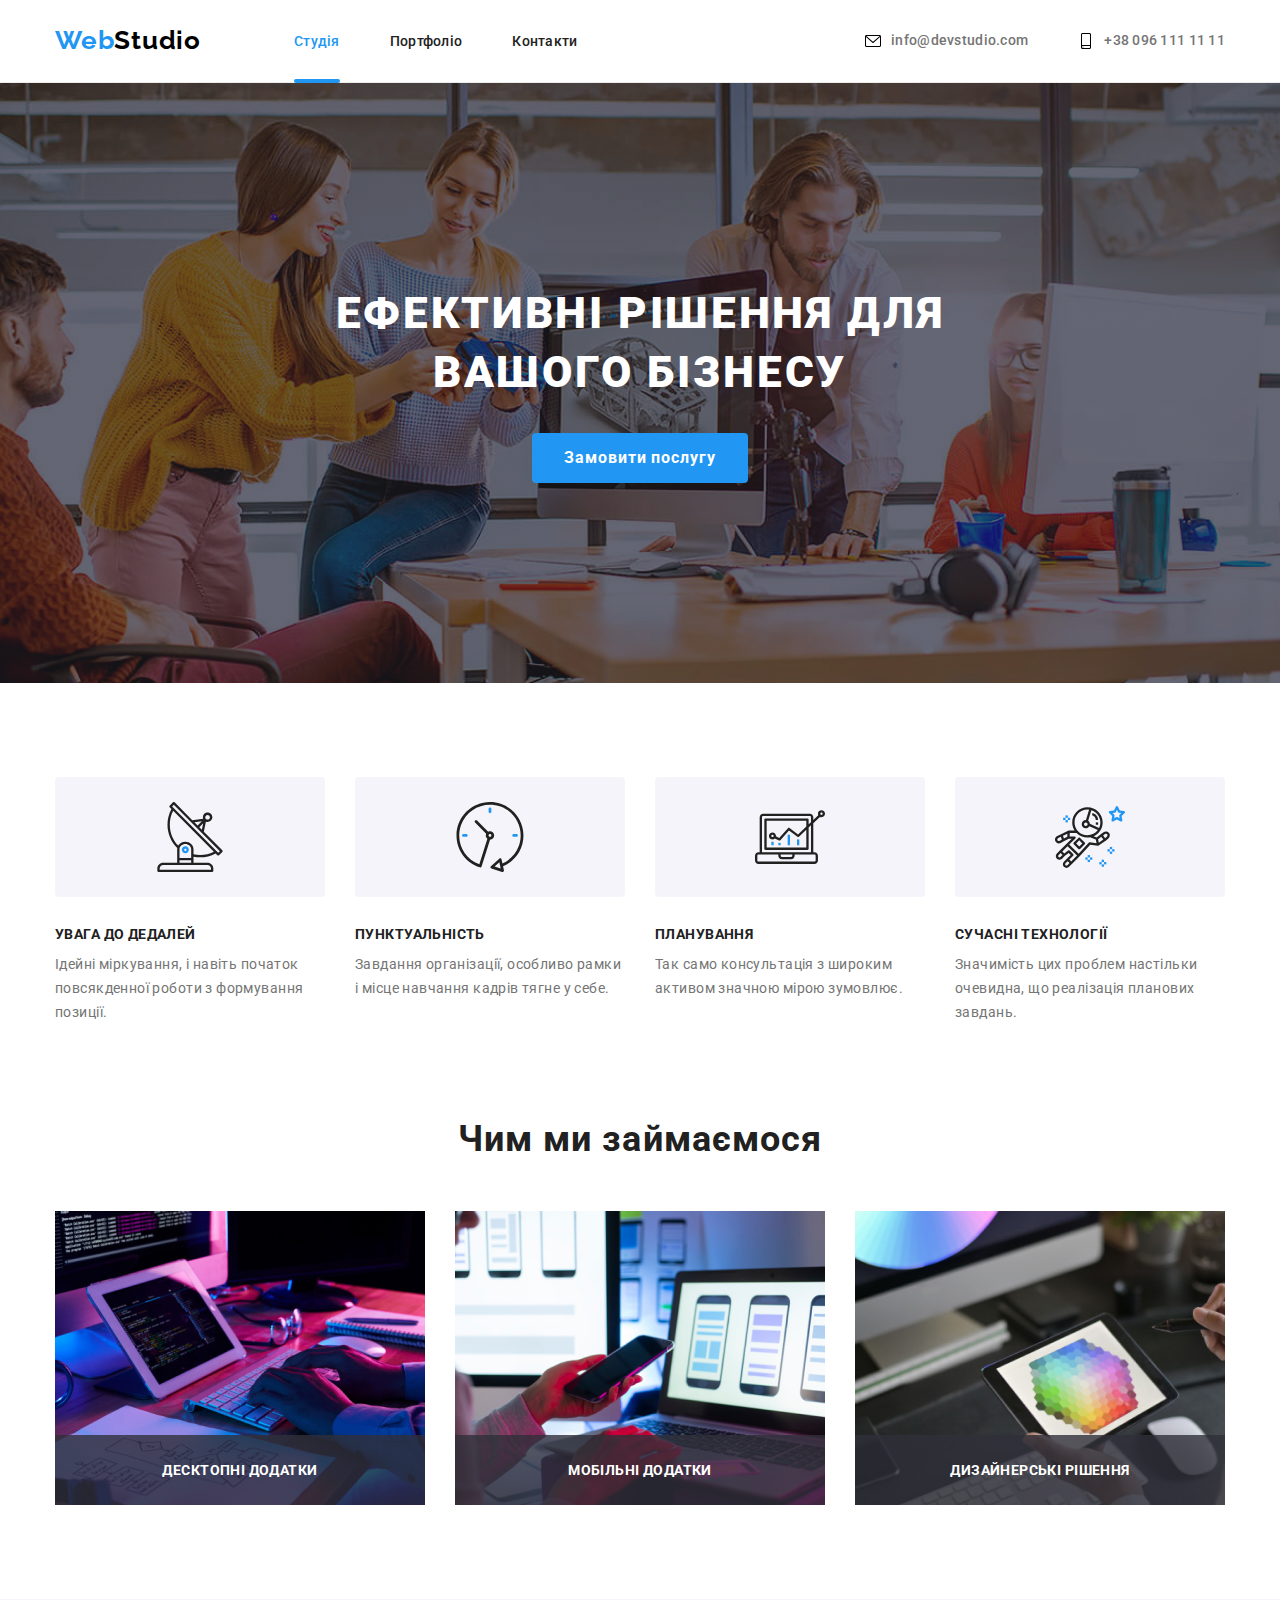
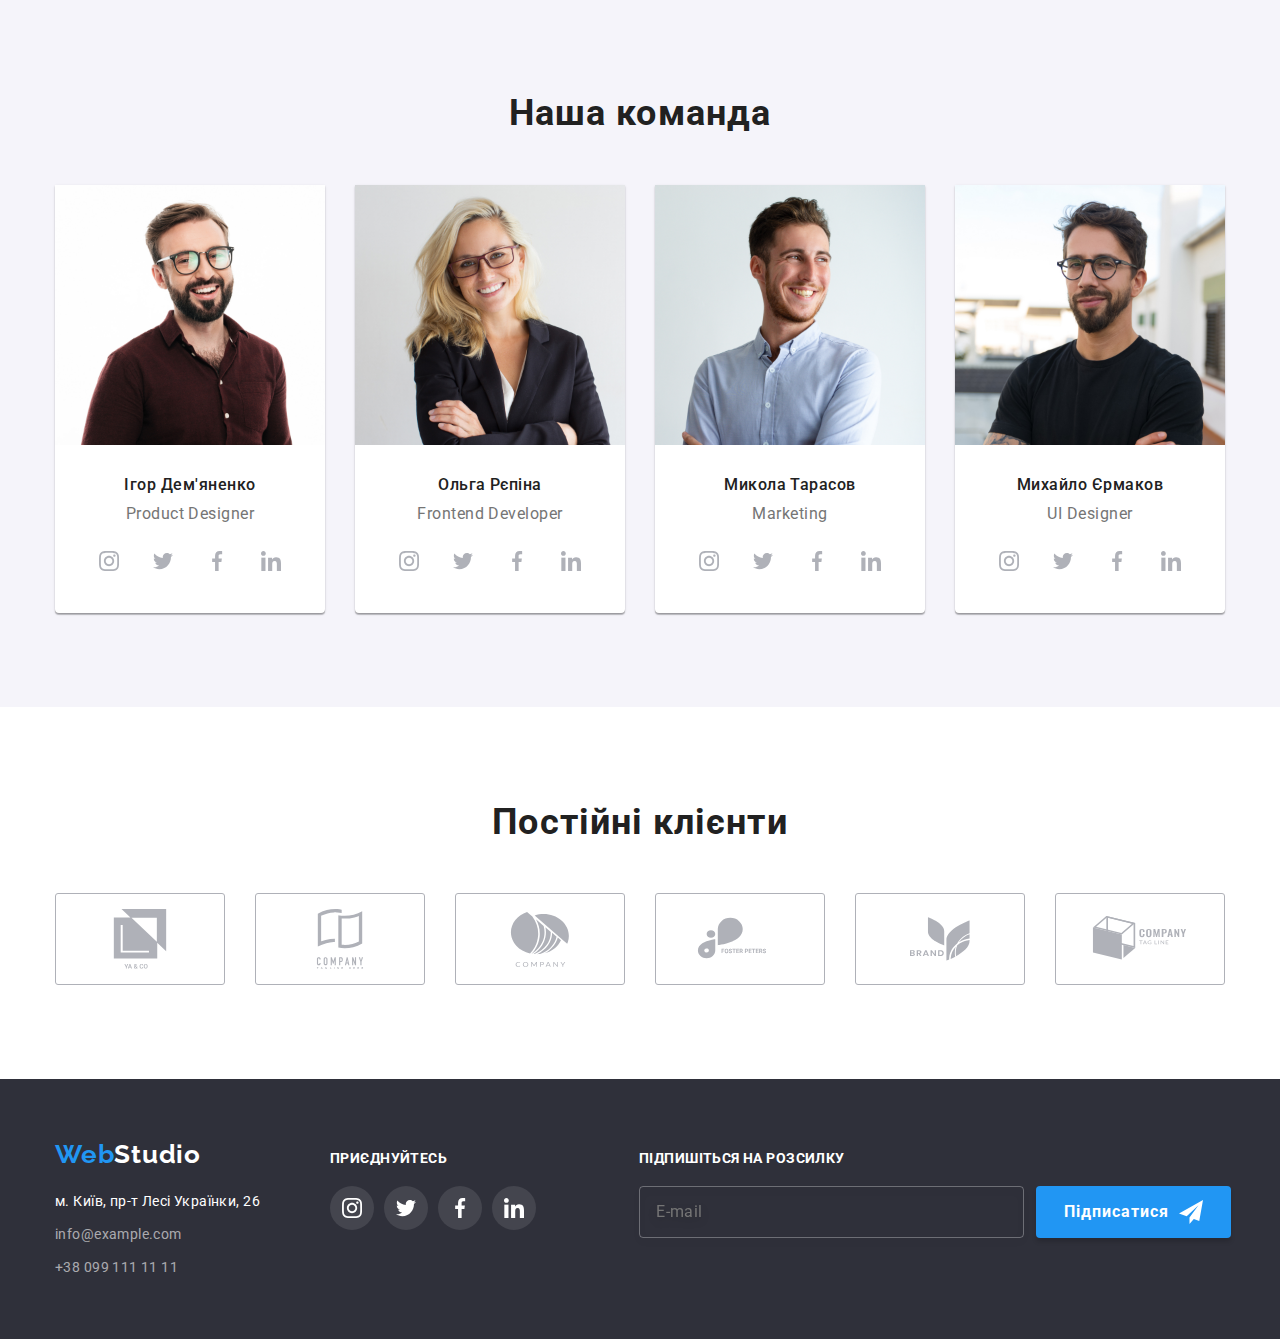
==== index.html @ d33bce91 "HW 07" ====
<!DOCTYPE html>
<html lang="uk">
  <head>
    <meta charset="UTF-8" />
    <meta http-equiv="X-UA-Compatible" content="IE=edge" />
    <meta name="viewport" content="width=device-width, initial-scale=1.0" />
    <title>Студия</title>
    <link
      rel="stylesheet"
      href="https://cdn.jsdelivr.net/npm/modern-normalize@1.1.0/modern-normalize.css"
    />
    <link rel="preconnect" href="https://fonts.googleapis.com" />
    <link rel="preconnect" href="https://fonts.gstatic.com" crossorigin />
    <link
      href="https://fonts.googleapis.com/css2?family=Raleway:wght@700&family=Roboto:wght@400;500;700;900&display=swap"
      rel="stylesheet"
    />
    <link rel="stylesheet" href="./css/main.min.css" />
  </head>
  <body>
    <header class="page-header">
      <div class="page-header__container container">
        <nav class="nav">
          <a class="page-header__logo link logo" href="/"> <span class="web">Web</span>Studio</a>
          <ul class="nav__list list nav">
            <li class="nav__item">
              <a class="nav__link link nav__link_current" href="./index.html">Студія</a>
            </li>
            <li class="nav__item">
              <a class="nav__link link" href="./portfolio.html">Портфоліо</a>
            </li>
            <li class="nav__item">
              <a class="nav__link link" href="">Контакти</a>
            </li>
          </ul>
        </nav>
        <ul class="contact nav list">
          <li class="contact__item">
            <a class="contact__link link" href="info@devstudio.com">
              <svg class="contact__icon" width="16" height="16">
                <use href="./img/icons.svg#envelope"></use>
              </svg>
              <span lang="en"> info@devstudio.com </span>
            </a>
          </li>
          <li class="contact__item">
            <a class="contact__link link" href="tel:+380961111111">
              <svg class="contact__icon" width="16" height="16">
                <use href="./img/icons.svg#smartphone"></use></svg
              >+38 096 111 11 11
            </a>
          </li>
        </ul>
      </div>
    </header>
    <main>
      <section class="hero section">
        <div class="hero__container">
          <h1 class="hero__title">Ефективні рішення для вашого бізнесу</h1>
          <button type="button" class="hero__button" data-modal-open>Замовити послугу</button>
        </div>
      </section>
      <section class="features section">
        <div class="container">
          <ul class="features__list list">
            <li class="features__item">
              <div class="features__icon">
                <svg width="70" height="70">
                  <use href="./img/icons.svg#antenna"></use>
                </svg>
              </div>
              <h3 class="features__title">Увага до дедалей</h3>
              <p class="features__text">
                Ідейні міркування, і навіть початок повсякденної роботи з формування позиції.
              </p>
            </li>
            <li class="features__item">
              <div class="features__icon">
                <svg width="70" height="70">
                  <use href="./img/icons.svg#clock"></use>
                </svg>
              </div>
              <h3 class="features__title">Пунктуальність</h3>
              <p class="features__text">
                Завдання організації, особливо рамки і місце навчання кадрів тягне у себе.
              </p>
            </li>
            <li class="features__item">
              <div class="features__icon">
                <svg width="70" height="70">
                  <use href="./img/icons.svg#diagram"></use>
                </svg>
              </div>
              <h3 class="features__title">Планування</h3>
              <p class="features__text">
                Так само консультація з широким активом значною мірою зумовлює.
              </p>
            </li>
            <li class="features__item">
              <div class="features__icon">
                <svg width="70" height="70">
                  <use href="./img/icons.svg#astronaut"></use>
                </svg>
              </div>
              <h3 class="features__title">Сучасні технології</h3>
              <p class="features__text">
                Значимість цих проблем настільки очевидна, що реалізація планових завдань.
              </p>
            </li>
          </ul>
        </div>
      </section>
      <section class="work section">
        <div class="container">
          <h2 class="work__title">Чим ми займаємося</h2>
          <ul class="work__list list">
            <li class="work__item">
              <img src="./img/img1.jpg" alt="верстка" width="370" height="294" />
              <div class="work__modal">Десктопні додатки</div>
            </li>
            <li class="work__item">
              <img src="./img/img2.jpg" alt="дизайн" width="370" height="294" />
              <div class="work__modal">Мобільні додатки</div>
            </li>
            <li class="work__item">
              <img src="./img/img3.jpg" alt="стиль" width="370" height="294" />
              <div class="work__modal">Дизайнерські рішення</div>
            </li>
          </ul>
        </div>
      </section>
      <section class="team section team-fon">
        <div class="container">
          <h2 class="team__title">Наша команда</h2>
          <ul class="team__list list">
            <li>
              <div class="team__item">
                <img
                  class="team__photo"
                  src="./img/photo1.jpg"
                  alt="Дизайнер продукта"
                  width="270"
                  height="260"
                />
                <div class="team__card">
                  <h3 class="team__name">Ігор Дем'яненко</h3>
                  <p class="team__text"><span lang="en">Product Designer</span></p>
                  <ul class="team-social-list list">
                    <li class="team-social-list__item">
                      <a href="" class="team-social-list__link">
                        <svg class="team-social-list__icon" width="20" height="20">
                          <use href="./img/icons.svg#instagram"></use></svg
                      ></a>
                    </li>
                    <li class="team-social-list__item">
                      <a href="" class="team-social-list__link">
                        <svg class="team-social-list__icon" width="20" height="20">
                          <use href="./img/icons.svg#twitter"></use></svg
                      ></a>
                    </li>
                    <li class="team-social-list__item">
                      <a href="" class="team-social-list__link">
                        <svg class="team-social-list__icon" width="20" height="20">
                          <use href="./img/icons.svg#facebook"></use></svg
                      ></a>
                    </li>
                    <li class="team-social-list__item">
                      <a href="" class="team-social-list__link">
                        <svg class="team-social-list__icon" width="20" height="20">
                          <use href="./img/icons.svg#linkedin"></use></svg
                      ></a>
                    </li>
                  </ul>
                </div>
              </div>
            </li>
            <li>
              <div class="team__item">
                <img
                  class="team__photo"
                  src="./img/photo2.jpg"
                  alt="Фронтенд-разработчик"
                  width="270"
                  height="260"
                />
                <div class="team__card">
                  <h3 class="team__name">Ольга Рєпіна</h3>
                  <p class="team__text"><span lang="en">Frontend Developer</span></p>
                  <ul class="team-social-list list">
                    <li class="team-social-list__item">
                      <a href="" class="team-social-list__link"
                        ><svg class="team-social-list__icon" width="20" height="20">
                          <use href="./img/icons.svg#instagram"></use></svg
                      ></a>
                    </li>
                    <li class="team-social-list__item">
                      <a href="" class="team-social-list__link"
                        ><svg class="team-social-list__icon" width="20" height="20">
                          <use href="./img/icons.svg#twitter"></use></svg
                      ></a>
                    </li>
                    <li class="team-social-list__item">
                      <a href="" class="team-social-list__link"
                        ><svg class="team-social-list__icon" width="20" height="20">
                          <use href="./img/icons.svg#facebook"></use></svg
                      ></a>
                    </li>
                    <li class="team-social-list__item">
                      <a href="" class="team-social-list__link"
                        ><svg class="team-social-list__icon" width="20" height="20">
                          <use href="./img/icons.svg#linkedin"></use></svg
                      ></a>
                    </li>
                  </ul>
                </div>
              </div>
            </li>
            <li>
              <div class="team__item">
                <img
                  class="team__photo"
                  src="./img/photo3.jpg"
                  alt="Маркетинг"
                  width="270"
                  height="260"
                />
                <div class="team__card">
                  <h3 class="team__name">Микола Тарасов</h3>
                  <p class="team__text"><span lang="en">Marketin</span>g</p>
                  <ul class="team-social-list list">
                    <li class="team-social-list__item">
                      <a href="" class="team-social-list__link"
                        ><svg class="team-social-list__icon" width="20" height="20">
                          <use href="./img/icons.svg#instagram"></use></svg
                      ></a>
                    </li>
                    <li class="team-social-list__item">
                      <a href="" class="team-social-list__link"
                        ><svg class="team-social-list__icon" width="20" height="20">
                          <use href="./img/icons.svg#twitter"></use></svg
                      ></a>
                    </li>
                    <li class="team-social-list__item">
                      <a href="" class="team-social-list__link"
                        ><svg class="team-social-list__icon" width="20" height="20">
                          <use href="./img/icons.svg#facebook"></use></svg
                      ></a>
                    </li>
                    <li class="team-social-list__item">
                      <a href="" class="team-social-list__link"
                        ><svg class="team-social-list__icon" width="20" height="20">
                          <use href="./img/icons.svg#linkedin"></use></svg
                      ></a>
                    </li>
                  </ul>
                </div>
              </div>
            </li>
            <li>
              <div class="team__item">
                <img
                  class="team__photo"
                  src="./img/photo4.jpg"
                  alt="Дизайнер пользовательского интерфейса"
                  width="270"
                  height="260"
                />
                <div class="team__card">
                  <h3 class="team__name">Михайло Єрмаков</h3>
                  <p class="team__text"><span lang="en">UI Designer</span></p>
                  <ul class="social-list team-social-list list">
                    <li class="team-social-list__item">
                      <a href="" class="team-social-list__link"
                        ><svg class="team-social-list__icon" width="20" height="20">
                          <use href="./img/icons.svg#instagram"></use></svg
                      ></a>
                    </li>
                    <li class="team-social-list__item">
                      <a href="" class="team-social-list__link"
                        ><svg class="team-social-list__icon" width="20" height="20">
                          <use href="./img/icons.svg#twitter"></use></svg
                      ></a>
                    </li>
                    <li class="team-social-list__item">
                      <a href="" class="team-social-list__link"
                        ><svg class="team-social-list__icon" width="20" height="20">
                          <use href="./img/icons.svg#facebook"></use></svg
                      ></a>
                    </li>
                    <li class="team-social-list__item">
                      <a href="" class="team-social-list__link"
                        ><svg class="team-social-list__icon" width="20" height="20">
                          <use href="./img/icons.svg#linkedin"></use></svg
                      ></a>
                    </li>
                  </ul>
                </div>
              </div>
            </li>
          </ul>
        </div>
      </section>
      <section class="client section">
        <div class="container">
          <h2 class="client__title">Постійні клієнти</h2>
          <ul class="client__list list">
            <li>
              <a class="client__link" href="">
                <svg width="106" height="60">
                  <use class="client__icon" href="./img/icons.svg#yaco"></use>
                </svg>
              </a>
            </li>
            <li>
              <a class="client__link" href="">
                <svg class="client__icon" width="106" height="60">
                  <use href="./img/icons.svg#taglinehere"></use>
                </svg>
              </a>
            </li>
            <li>
              <a class="client__link" href="">
                <svg class="client__icon" width="106" height="60">
                  <use href="./img/icons.svg#company"></use>
                </svg>
              </a>
            </li>
            <li>
              <a class="client__link" href="">
                <svg class="client__icon" width="106" height="60">
                  <use href="./img/icons.svg#foster"></use>
                </svg>
              </a>
            </li>
            <li>
              <a class="client__link" href="">
                <svg class="client__icon" width="106" height="60">
                  <use href="./img/icons.svg#brand"></use>
                </svg>
              </a>
            </li>
            <li>
              <a class="client__link" href="">
                <svg class="client__icon" width="106" height="60">
                  <use href="./img/icons.svg#taglinecompany"></use>
                </svg>
              </a>
            </li>
          </ul>
        </div>
      </section>
    </main>
    <footer class="footer">
      <div class="container footer-container">
        <div class="footer-contact-section">
          <a class="footer__logo logo link" href="/"><span class="footer-web">Web</span>Studio</a>
          <address>
            <ul class="footer-list list">
              <li class="footer-list__item">
                <a
                  class="footer-list__link link"
                  href="https://www.google.com/maps/place/бул.+Леси+Украинки,+26,+Киев,+02000/@50.4265824,30.5372888,18z/data=!3m1!4b1!4m5!3m4!1s0x40d4cf0e033ecbe9:0x57a4dffefec77da0!8m2!3d50.4265807!4d30.5383858"
                  >м. Київ, пр-т Лесі Українки, 26</a
                >
              </li>
              <li class="footer-list__item">
                <a class="footer-contact link" href="info@example.com">info@example.com</a>
              </li>
              <li class="footer-list__item">
                <a class="footer-contact link" href="tel:+380961111111">+38 099 111 11 11</a>
              </li>
            </ul>
          </address>
        </div>
        <div class="footer-join">
          <h3 class="footer-join__text">Приєднуйтесь</h3>
          <ul class="social-list footer-social-menu list">
            <li class="footer-social-menu__item">
              <a href="" class="footer-social-menu__link">
                <svg class="footer-social-menu__icon">
                  <use href="./img/icons.svg#instagram"></use>
                </svg>
              </a>
            </li>
            <li class="footer-social-menu__item">
              <a href="" class="footer-social-menu__link">
                <svg class="footer-social-menu__icon">
                  <use href="./img/icons.svg#twitter"></use>
                </svg>
              </a>
            </li>
            <li class="footer-social-menu__item">
              <a href="" class="footer-social-menu__link">
                <svg class="footer-social-menu__icon">
                  <use href="./img/icons.svg#facebook"></use>
                </svg>
              </a>
            </li>
            <li class="footer-social-menu__item">
              <a href="" class="footer-social-menu__link">
                <svg class="footer-social-menu__icon">
                  <use href="./img/icons.svg#linkedin"></use>
                </svg>
              </a>
            </li>
          </ul>
        </div>
        <form class="footer-form">
          <label for="send">
            <span class="footer-form__label"> Підпишіться на розсилку </span>
          </label>
          <div class="footer-form__wrapper">
            <input
              class="footer-form__input"
              type="email"
              name="user_email"
              id="send"
              placeholder="E-mail"
            />
            <button type="submit" class="footer-form__btn-send btn-send">
              Підписатися
              <svg class="btn-send__icon" width="24" height="24">
                <use href="./img/icons.svg#send"></use>
              </svg>
            </button>
          </div>
        </form>
      </div>
    </footer>
    <div class="backdrop is-hidden" data-modal>
      <div class="modal-window">
        <button type="button" class="modal-window__close-btn close-btn" data-modal-close>
          <svg class="close-btn-icon" width="18" height="18">
            <use href="./img/icons.svg#modal-window__close-btn"></use>
          </svg>
        </button>
        <form class="modal-form">
          <p class="modal-form__text">Залиште свої дані, ми вам передзвонимо</p>
          <label for="name"><span class="modal-form__text-label">Ім'я</span></label>
          <div class="modal-form__wrapper">
            <input
              class="modal-form__input"
              type="text"
              name="user-name"
              id="name"
              required
              minlength="2"
              pattern="[a-zA-Zа-яА-ЯіІїЇ]+"
            />
            <svg class="modal-form__input-icon" width="18" height="18">
              <use href="./img/icons.svg#person"></use>
            </svg>
          </div>
          <label for="phone"><span class="modal-form__text-label">Телефон</span></label>
          <div class="modal-form__wrapper">
            <input
              class="modal-form__input"
              type="tel"
              name="user-phone"
              id="phone"
              required
              pattern="[0-9]{3}-[0-9]{3}-[0-9]{2}-[0-9]{2}"
              title="xxx-xxx-xx-xx"
            />
            <svg class="modal-form__input-icon" width="18" height="18">
              <use href="./img/icons.svg#phone"></use>
            </svg>
          </div>
          <label for="email"><span class="modal-form__text-label">Пошта</span></label>
          <div class="modal-form__wrapper">
            <input class="modal-form__input" type="email" name="user-email" id="email" required />
            <svg class="modal-form__input-icon" width="18" height="18">
              <use href="./img/icons.svg#email"></use>
            </svg>
          </div>
          <label class="modal-form__fild"
            ><span class="modal-form__text-label">Коментар</span>
            <textarea
              class="modal-form__comment"
              name="user-comment"
              placeholder="Введіть текст"
            ></textarea>
          </label>
        </form>
        <label for="modal-form__user-policy" class="modal-form__checkbox">
          <input
            type="checkbox"
            id="modal-form__user-policy"
            name="modal-form__user-policy"
            class="modal-form__input-checkbox visually-hidden"
          />
          <span class="modal-form__check-box"></span>
          Погоджуюся з розсилкою та приймаю&nbsp;
          <a class="modal-form__user-policy" href="">Умови договору</a>
        </label>
        <button type="submit" class="modal-form__submit-button">Відправити</button>
      </div>
    </div>
    <script src="./js/modal.js"></script>
  </body>
</html>
---- css/main.min.css ----
:root{--main-text-color: #757575;--title-text-color: #212121;--accent-color: #2196f3;--White: #ffffff;--main-font-family: "Roboto", sans-serif;--main-fill-icon: #afb1b8;--trans-dur: 250ms;--trans-tim-func: cubic-bezier(0.4, 0, 0.2, 1)}body{font-family:"Roboto",sans-serif;font-weight:400;background-color:#fff;color:#757575}h1,h2,h3,h4,p{margin-top:0;margin-bottom:0}ul{margin-top:0;margin-bottom:0;padding-left:0}img{display:block}.list{list-style:none}.link{text-decoration:none}.logo{align-items:center;margin-right:93px;color:#000;font-family:"Raleway",sans-serif;font-weight:700;font-size:26px;line-height:1.19;letter-spacing:.03em}.web{color:var(--accent-color)}.section{padding:94px 0}.section .features__title{margin-bottom:10px;font-weight:700;font-size:14px;line-height:1.14;letter-spacing:.03em;text-transform:uppercase;color:var(--title-text-color)}.section .features__text{font-size:14px;line-height:1.71;letter-spacing:.03em}.container{width:1200px;margin-left:auto;margin-right:auto;padding-left:15px;padding-right:15px}.visually-hidden{position:absolute;width:1px;height:1px;margin:-1px;padding:0;overflow:hidden;border:0;clip:rect(0 0 0 0)}.button{font-family:"Roboto";font-style:normal;font-weight:500;font-size:16px;line-height:1.63;text-align:center;letter-spacing:.03em;cursor:pointer;background-color:#f5f4fa;color:var(--title-text-color);transition-property:color,background-color;transition-duration:var(--trans-dur);transition-timing-function:var(--trans-tim-func)}.button:hover,.button:focus{background-color:var(--accent-color);color:var(--White)}.page-header{border-bottom:1px solid #ececec}.page-header__container{display:flex;align-items:center;justify-content:space-between}.page-header__logo{padding-top:24px;padding-bottom:25px}.nav{display:flex;align-items:center}.nav__item{position:relative;padding-top:32px;padding-bottom:32px}.nav__item:not(:last-child){margin-right:50px}.nav__item .link.nav__link_current{color:var(--accent-color)}.nav__item .link.nav__link_current::after{position:absolute;bottom:-1px;left:0;content:"";width:100%;height:4px;background-color:var(--accent-color);border-radius:2px}.nav__link{color:var(--title-text-color);font-weight:500;font-size:14px;line-height:1.14;letter-spacing:.02em;transition-property:color;transition-duration:var(--trans-dur);transition-timing-function:var(--trans-tim-func)}.nav__link:hover,.nav__link:focus{color:var(--accent-color)}.contact__item:not(:last-child){margin-right:50px}.contact__link{display:flex;align-items:center;gap:10px;font-weight:500;font-size:14px;line-height:1.14;letter-spacing:.02em;color:var(--main-text-color);transition-property:color;transition-duration:var(--trans-dur);transition-timing-function:var(--trans-tim-func)}.contact__link:hover,.contact__link:focus{color:var(--accent-color)}.contact{padding-top:32px;padding-bottom:32px}.contact__icon{display:block;fill:nav__link_currentColor}.hero{display:flex;justify-content:center;background-repeat:no-repeat;background-position:50%;background-color:#c4c4c4;background-image:linear-gradient(rgba(47, 48, 58, 0.4), rgba(47, 48, 58, 0.4)),url(../img/bg.png);min-height:600px;padding:0}.hero__container{display:flex;flex-direction:column;justify-content:center;align-items:center}.hero__title{margin-bottom:30px;max-width:696px;font-weight:900;font-size:44px;line-height:1.36;text-align:center;letter-spacing:.06em;text-transform:uppercase;color:var(--White)}.hero__button{padding:10px 32px;border-radius:4px;border:rgba(0,0,0,0);font-family:"Roboto";font-style:normal;font-weight:700;font-size:16px;line-height:1.88;display:flex;align-items:center;text-align:center;letter-spacing:.06em;cursor:pointer;background-color:var(--accent-color);color:var(--White);transition-property:color,background-color;transition-duration:var(--trans-dur);transition-timing-function:var(--trans-tim-func)}.hero__button:hover,.hero__button:focus{background-color:#188ce8;color:var(--White)}.features__list{display:flex;flex-wrap:wrap;gap:30px}.features__item{display:flex;flex-direction:column;flex-basis:calc((100% - 90px)/4)}.features__icon{display:flex;justify-content:center;align-items:center;height:120px;background:#f5f4fa;border-radius:4px;margin-bottom:30px}.work{padding-top:0}.work__title{margin-bottom:50px;font-weight:700;font-size:36px;line-height:1.16;text-align:center;letter-spacing:.03em;color:var(--title-text-color)}.work__list{display:flex;flex-wrap:wrap;gap:30px}.work__item{position:relative;flex-basis:calc((100% - 60px)/3)}.work__modal{position:absolute;bottom:0;left:0;width:100%;padding:27px 82px;background:rgba(47,48,58,.8);font-family:"Roboto";font-style:normal;font-weight:700;font-size:14px;line-height:16px;text-align:center;letter-spacing:.03em;text-transform:uppercase;color:#fff}.team-fon{background-color:#f5f4fa}.team__title{margin-bottom:50px;font-weight:700;font-size:36px;line-height:1.16;text-align:center;letter-spacing:.03em;color:var(--title-text-color)}.team__list{display:flex;flex-wrap:wrap;gap:30px}.team__item{flex-basis:calc((100% - 90px)/4);background:var(--White);box-shadow:0px 1px 3px rgba(0,0,0,.12),0px 1px 1px rgba(0,0,0,.14),0px 2px 1px rgba(0,0,0,.2);border-radius:0px 0px 4px 4px}.team__card{padding-top:30px;padding-bottom:30px}.team__name{margin-bottom:10px;font-weight:500;font-size:16px;line-height:1.19;text-align:center;letter-spacing:.03em;color:var(--title-text-color)}.team__text{margin-bottom:16px;font-size:16px;line-height:1.19;text-align:center;letter-spacing:.03em;color:var(--main-text-color)}.team-social-list{display:flex;justify-content:center;gap:10px}.team-social-list__link{display:flex;align-items:center;justify-content:center;width:44px;height:44px;border-radius:50%;background-color:var(--White);fill:var(--main-fill-icon);transition-property:fill,background-color;transition-duration:var(--trans-dur);transition-timing-function:var(--trans-tim-func)}.team-social-list__link:hover,.team-social-list__link:focus{background-color:var(--accent-color);fill:var(--White)}.client__title{font-weight:700;font-size:36px;line-height:42px;text-align:center;letter-spacing:.03em;color:var(--title-text-color);margin-bottom:50px}.client__list{display:flex;justify-content:space-between}.client__link{display:flex;justify-content:center;align-items:center;width:170px;height:92px;border:1px solid var(--main-fill-icon);border-radius:3px;fill:var(--main-fill-icon);transition-property:fill,border;transition-duration:var(--trans-dur);transition-timing-function:var(--trans-tim-func)}.client__link:hover,.client__link:focus{fill:var(--accent-color);border:1px solid var(--accent-color)}.footer{background-color:#2f303a;padding-top:60px;padding-bottom:60px}.footer .logo{font-family:"Raleway",sans-serif;font-weight:700;font-size:26px;line-height:1.19;letter-spacing:.03em;color:var(--White);margin:0;margin-bottom:20px}.footer-container{display:flex;align-items:baseline}.footer-contact-section{display:flex;flex-direction:column;flex-shrink:0;margin-right:70px}.footer-join__text{font-family:"Roboto";font-style:normal;font-weight:700;font-size:14px;line-height:16px;letter-spacing:.03em;text-transform:uppercase;color:var(--White);margin-bottom:20px}.footer__logo{margin-bottom:20px}.footer-web{color:var(--accent-color)}.footer-list__item:not(:last-child){margin-bottom:9px}.footer-list__link{font-size:14px;font-style:normal;line-height:1.71;letter-spacing:.03em;color:var(--White)}.footer-contact{font-size:14px;font-style:normal;line-height:1.71;letter-spacing:.03em;color:rgba(255,255,255,.6);transition-property:color;transition-duration:var(--trans-dur);transition-timing-function:var(--trans-tim-func)}.footer-contact:hover,.footer-contact:focus{color:var(--accent-color)}.footer-join{display:flex;flex-direction:column;margin-right:93px}.footer-social-menu{display:flex}.footer-social-menu__item{margin-right:10px}.footer-social-menu__link{display:flex;justify-content:center;align-items:center;width:44px;height:44px;background:rgba(255,255,255,.1);border-radius:50%;transition-property:background-color;transition-duration:var(--trans-dur);transition-timing-function:var(--trans-tim-func)}.footer-social-menu__link:hover,.footer-social-menu__link:focus{background-color:#2196f3}.footer-social-menu__icon{width:20px;height:20px;fill:var(--White)}.footer-form{display:flex;flex-direction:column}.footer-form__wrapper{display:flex}.footer-form__label{display:block;margin-bottom:20px;font-family:"Roboto";font-style:normal;font-weight:700;font-size:14px;line-height:16px;letter-spacing:.03em;text-transform:uppercase;color:var(--White)}.footer-form__input{width:385px;padding-top:15px;padding-bottom:15px;padding-left:16px;font-family:"Roboto";font-style:normal;font-weight:400;font-size:16px;line-height:20px;display:flex;align-items:center;letter-spacing:.03em;color:rgba(255,255,255,.6);border:1px solid rgba(255,255,255,.3);filter:drop-shadow(0px 4px 4px rgba(0, 0, 0, 0.15));border-radius:4px;background-color:rgba(0,0,0,0)}.footer-form__input:focus{border:1px solid #2196f3;border-color:var(--accent-color);outline:none}.footer-form__btn-send{display:flex;align-items:center;text-align:center;margin-left:12px;padding:10px 28px;font-family:"Roboto";font-style:normal;font-weight:700;font-size:16px;line-height:30px;cursor:pointer;letter-spacing:.06em;color:var(--White);background:var(--accent-color);box-shadow:0px 4px 4px rgba(0,0,0,.15);border:rgba(0,0,0,0);border-radius:4px;fill:var(--White);transition-property:color,background-color;transition-duration:var(--trans-dur);transition-timing-function:var(--trans-tim-func)}.footer-form__btn-send:hover,.footer-form__btn-send:focus{outline:none;background-color:#188ce8;color:var(--White)}.btn-send__icon{margin-left:10px}.backdrop{position:fixed;width:100%;height:100%;top:0;left:0;background-color:rgba(0,0,0,.2);z-index:1000;transition-property:visibility,opacity,transform;transition-duration:var(--trans-dur);transition-timing-function:var(--trans-tim-func)}.backdrop.is-hidden{visibility:hidden;opacity:0;pointer-events:none;transform:translateY(100%) scale(4)}.modal-window{position:absolute;top:50%;left:50%;transform:translate(-50%, -50%) scale(1);padding:40px;width:528px;min-height:581px;background-color:var(--White)}.modal-title{font-family:"Roboto";font-style:normal;font-weight:700;font-size:20px;line-height:23px;text-align:center;letter-spacing:.03em;color:var(--title-text-color);margin:40px 40px 12px 40px}.modal-window__close-btn{display:flex;justify-content:center;align-items:center;position:absolute;top:8px;right:8px;width:30px;height:30px;cursor:pointer;background-color:#fff;border:1px solid rgba(0,0,0,.1);border-radius:50%;transition-property:fill;transition-duration:var(--trans-dur);transition-timing-function:var(--trans-tim-func)}.modal-window__close-btn:hover,.modal-window__close-btn:focus{fill:var(--accent-color)}.modal-form{display:flex;flex-direction:column}.modal-form__text{margin-bottom:12px;font-family:"Roboto";font-style:normal;font-weight:700;font-size:20px;line-height:23px;text-align:center;letter-spacing:.03em;color:var(--title-text-color)}.modal-form__wrapper{margin-bottom:10px}.modal-form__text-label{display:block;font-family:"Roboto";font-style:normal;font-weight:400;font-size:12px;line-height:14px;letter-spacing:.01em;color:var(--main-text-color);margin-bottom:4px}.modal-form__wrapper{position:relative}.modal-form__input{font-size:16px;color:#000;width:100%;height:40px;border:1px solid rgba(33,33,33,.2);border-radius:4px;padding-left:42px;transition-property:border-color;transition-duration:var(--trans-dur);transition-timing-function:var(--trans-tim-func)}.modal-form__input:focus{border-color:var(--accent-color);outline:none}.modal-form__input-icon{position:absolute;top:50%;left:15px;transform:translateY(-50%);transition-property:fill;transition-duration:var(--trans-dur);transition-timing-function:var(--trans-tim-func)}.modal-form__input:focus+.modal-form__input-icon{fill:var(--accent-color)}.modal-form__comment{resize:none;width:100%;height:120px;padding:12px 16px;border-radius:4px;border:1px solid rgba(33,33,33,.2);transition-property:border-color;transition-duration:var(--trans-dur);transition-timing-function:var(--trans-tim-func)}.modal-form__comment:focus{border-color:var(--accent-color);outline:none}.modal-form__comment::placeholder{font-family:"Roboto";font-style:normal;font-weight:400;font-size:12px;line-height:14px;letter-spacing:.01em;color:rgba(117,117,117,.5)}.modal-form__fild{margin-bottom:20px}.modal-form__checkbox{display:flex;align-items:center;justify-content:center;font-family:"Roboto";font-style:normal;font-weight:400;font-size:14px;line-height:24px;letter-spacing:.03em;color:var(--main-text-color);cursor:pointer;margin-bottom:30px}.modal-form__check-box{display:block;width:16px;height:15px;margin-right:7px;background-image:url(../img/checkbox.svg);transition:background-image;transition-duration:var(--trans-dur);transition-timing-function:var(--trans-tim-func)}.modal-form__input-checkbox:checked+.modal-form__check-box{background-image:url(../img/check.svg)}.modal-form__user-policy{font-family:"Roboto";font-style:normal;font-weight:400;font-size:14px;line-height:24px;letter-spacing:.03em;text-decoration-line:underline;color:#2196f3}.modal-form__submit-button{display:flex;align-items:center;text-align:center;margin-left:auto;margin-right:auto;padding:10px 52px;font-family:"Roboto";font-style:normal;font-weight:700;font-size:16px;line-height:30px;letter-spacing:.06em;cursor:pointer;color:var(--White);background-color:var(--accent-color);box-shadow:0px 4px 4px rgba(0,0,0,.15);border:rgba(0,0,0,0);border-radius:4px;transition-property:background-color;transition-duration:var(--trans-dur);transition-timing-function:var(--trans-tim-func)}.modal-form__submit-button:hover,.modal-form__submit-button:focus{background-color:#188ce8}.portfolio{display:flex;flex-direction:column;padding-top:94px;padding-bottom:94px}.menu{display:flex;flex-wrap:wrap;justify-content:center;align-items:center;gap:8px;margin-bottom:50px}.portfolio__button{padding:6px 22px;border-radius:4px;border:rgba(0,0,0,0);transition-property:var(--trans-dur) var(--trans-tim-func),bacground-color var(--trans-dur) var(--trans-tim-func),box-shadow var(--trans-dur) var(--trans-tim-func)}.portfolio__button:hover,.portfolio__button:focus{background-color:var(--accent-color);color:var(--White);box-shadow:0px 3px 1px rgba(0,0,0,.1),0px 1px 2px rgba(0,0,0,.08),0px 2px 2px rgba(0,0,0,.12)}.portfolio__list{display:flex;flex-wrap:wrap;justify-content:space-between;gap:30px}.portfolio__card{position:relative;flex-basis:calc((100% - 60px)/3);transition-property:box-shadow;transition-duration:var(--trans-dur);transition-timing-function:var(--trans-tim-func)}.portfolio__card:hover,.portfolio__card:focus{cursor:pointer;box-shadow:0px 1px 1px rgba(0,0,0,.12),0px 4px 4px rgba(0,0,0,.06),1px 4px 6px rgba(0,0,0,.16)}.portfolio__overlay{position:absolute;left:0;bottom:0;overflow:auto;transform:translate(0, 100%);font-style:normal;font-family:"Roboto";font-weight:400;font-size:18px;line-height:28px;letter-spacing:.03em;color:var(--White);background-color:rgba(33,150,243,.9);padding:63px 24px;transition-property:transform;transition-duration:var(--trans-dur);transition-timing-function:var(--trans-tim-func)}.portfolio__card:hover .portfolio__overlay{transform:translate(0, 0%)}.portfolio-card__img-wrapper{position:relative;overflow:hidden}.portfolio_card-wrapper{background:var(--White);border-right:1px solid #eee;border-bottom:1px solid #eee;border-left:1px solid #eee;padding:20px 24px}.portfolio-card__title{font-weight:700;font-size:18px;line-height:2;letter-spacing:.06em;color:var(--title-text-color);margin-bottom:4px}.portfolio-card__text{font-size:16px;line-height:1.88;letter-spacing:.03em;color:var(--main-text-color)}/*# sourceMappingURL=main.min.css.map */
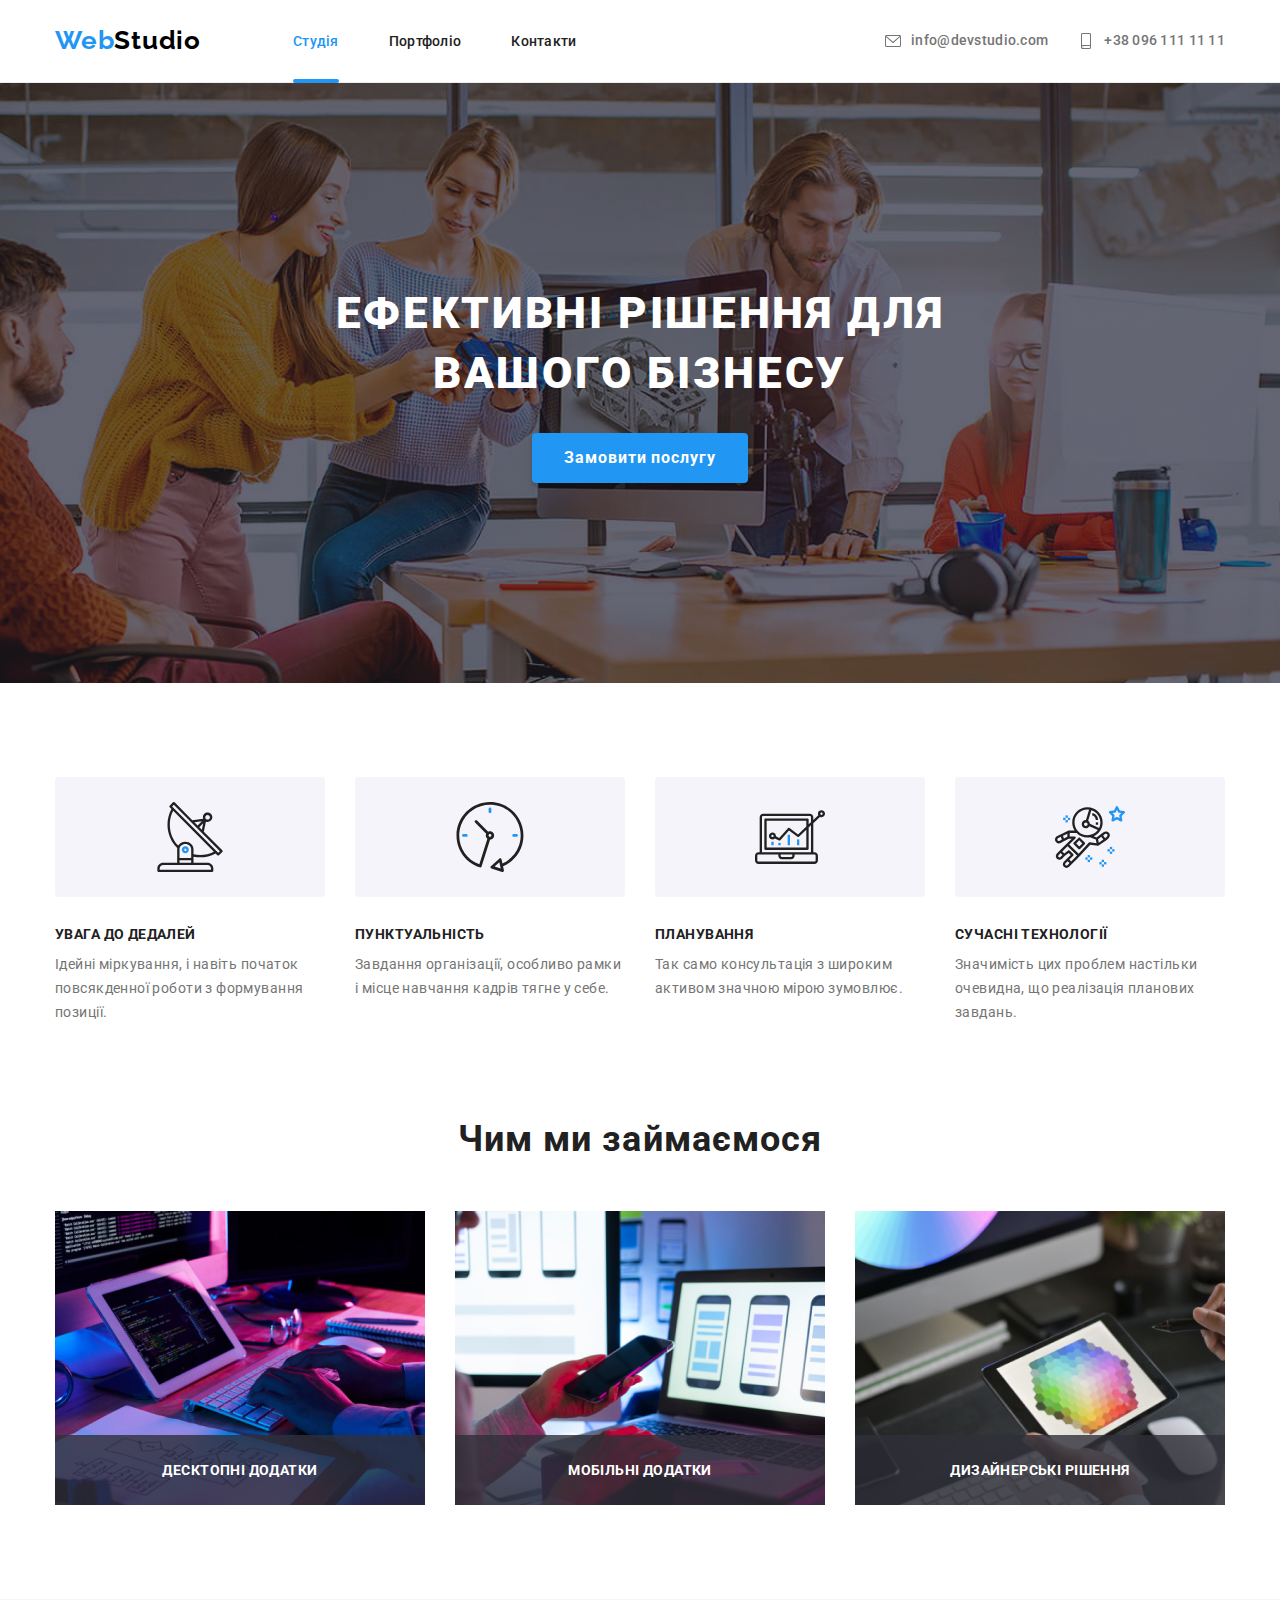
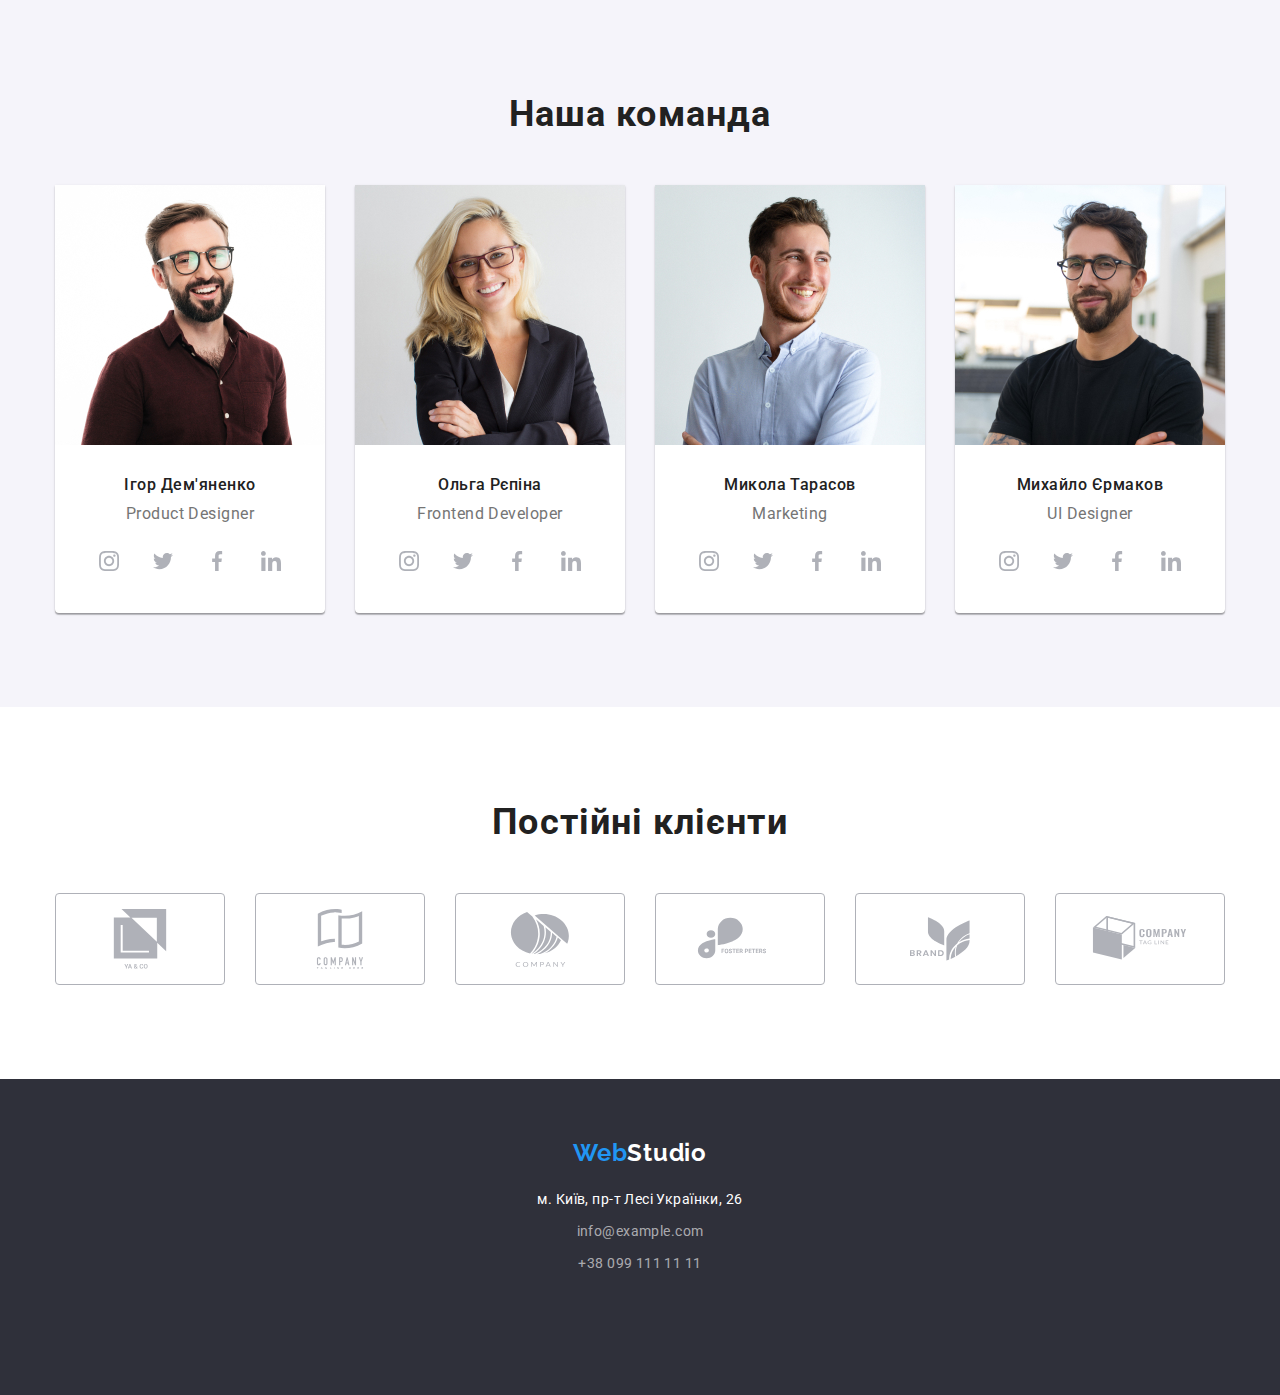
==== commit 085f3ccb: "HW 08" ====
--- a/index.html
+++ b/index.html
@@ -20,7 +20,7 @@
   <body>
     <header class="page-header">
       <div class="page-header__container container">
-        <nav class="nav">
+        <nav class="page-header__nav nav">
           <a class="page-header__logo link logo" href="/"> <span class="web">Web</span>Studio</a>
           <ul class="nav__list list nav">
             <li class="nav__item">
@@ -34,6 +34,11 @@
             </li>
           </ul>
         </nav>
+        <button type="button" class="mobile-menu-open" data-menu-open>
+          <svg class="mobile-menu-btn__icon" width="40" height="40">
+            <use href="./img/icons.svg#menu"></use>
+          </svg>
+        </button>
         <ul class="contact nav list">
           <li class="contact__item">
             <a class="contact__link link" href="info@devstudio.com">
@@ -52,14 +57,64 @@
           </li>
         </ul>
       </div>
+      <div class="mobile-menu" data-menu>
+        <div class="container mobile-menu__container">
+          <button type="button" class="modal-menu-btn" data-menu-close>
+            <svg class="modal-menu-btn__icon" width="40" height="40">
+              <use href="./img/icons.svg#modal-window__close-btn"></use>
+            </svg>
+          </button>
+          <ul class="mobile-menu__list list">
+            <li class="mobile-menu__item">
+              <a class="mobile-menu__link mobile-menu__link-current link" href="./index.html"
+                >Студія</a
+              >
+            </li>
+            <li class="mobile-menu__item">
+              <a class="mobile-menu__link link" href="./portfolio.html">Портфоліо</a>
+            </li>
+            <li class="mobile-menu__item">
+              <a class="mobile-menu__link link" href="">Контакти</a>
+            </li>
+          </ul>
+          <ul class="mobile-menu-contact list">
+            <li class="mobile-menu-contact__item">
+              <a class="mobile-menu-contact__link link" href="tel:+380961111111">
+                +38 096 111 11 11
+              </a>
+            </li>
+            <li class="mobile-menu-contact__item">
+              <a class="mobile-menu-contact__link link" href="info@devstudio.com">
+                <span lang="en"> info@devstudio.com </span>
+              </a>
+            </li>
+          </ul>
+          <ul class="mobile-menu-social list">
+            <li class="mobile-menu-social__item">
+              <a href="" class="mobile-menu-social__link link">Instagram</a>
+            </li>
+            <li class="mobile-menu-social__item">
+              <a href="" class="mobile-menu-social__link link">Twitter</a>
+            </li>
+            <li class="mobile-menu-social__item">
+              <a href="" class="mobile-menu-social__link link">Facebook</a>
+            </li>
+            <li class="mobile-menu-social__item">
+              <a href="" class="mobile-menu-social__link link">LinkedIn</a>
+            </li>
+          </ul>
+        </div>
+      </div>
     </header>
     <main>
+      <!-- HERO SECTION -->
       <section class="hero section">
         <div class="hero__container">
           <h1 class="hero__title">Ефективні рішення для вашого бізнесу</h1>
           <button type="button" class="hero__button" data-modal-open>Замовити послугу</button>
         </div>
       </section>
+      <!-- FEATURES SECTION -->
       <section class="features section">
         <div class="container">
           <ul class="features__list list">
@@ -110,38 +165,74 @@
           </ul>
         </div>
       </section>
+      <!-- WORK SECTION -->
       <section class="work section">
         <div class="container">
           <h2 class="work__title">Чим ми займаємося</h2>
           <ul class="work__list list">
             <li class="work__item">
-              <img src="./img/img1.jpg" alt="верстка" width="370" height="294" />
+              <img
+                srcset="./img/desktop/work-1@2x.jpg 2x"
+                src="./img/desktop/work-1.jpg"
+                alt="верстка"
+                width="370"
+                height="294"
+              />
               <div class="work__modal">Десктопні додатки</div>
             </li>
             <li class="work__item">
-              <img src="./img/img2.jpg" alt="дизайн" width="370" height="294" />
+              <img
+                srcset="./img/desktop/work-2@2x.jpg 2x"
+                src="./img/desktop/work-2.jpg"
+                alt="дизайн"
+                width="370"
+                height="294"
+              />
               <div class="work__modal">Мобільні додатки</div>
             </li>
             <li class="work__item">
-              <img src="./img/img3.jpg" alt="стиль" width="370" height="294" />
+              <img
+                srcset="./img/desktop/work-3@2x.jpg 2x"
+                src="./img/desktop/work-3.jpg"
+                alt="стиль"
+                width="370"
+                height="294"
+              />
               <div class="work__modal">Дизайнерські рішення</div>
             </li>
           </ul>
         </div>
       </section>
+      <!-- TEAM SECTION -->
       <section class="team section team-fon">
         <div class="container">
           <h2 class="team__title">Наша команда</h2>
           <ul class="team__list list">
             <li>
               <div class="team__item">
-                <img
-                  class="team__photo"
-                  src="./img/photo1.jpg"
-                  alt="Дизайнер продукта"
-                  width="270"
-                  height="260"
-                />
+                  <picture>
+                    <source
+                      media="(min-width: 1200px)"
+                      srcset="
+                        ./img/desktop/desktop-img-1.jpg    1x,
+                        ./img/desktop/desktop-img-1@2x.jpg 2x
+                      "
+                    />
+                    <source
+                      media="(min-width: 768px)"
+                      srcset="./img/tablet/tablet-img-1.jpg 1x, ./img/tablet/tablet-img-1@2x.jpg 2x"
+                    />
+                    <source
+                      srcset="./img/mobile/mobile-img-1.jpg 1x, ./img/mobile/mobile-img-1@2x.jpg 2x"
+                      media="(max-width: 767px)"
+                    />
+                    <img
+                      class="team__photo"
+                      src="./img/mobile/mobile-img-1.jpg"
+                      alt="Дизайнер продукта"
+                      width="100%"
+                    />
+                  </picture>
                 <div class="team__card">
                   <h3 class="team__name">Ігор Дем'яненко</h3>
                   <p class="team__text"><span lang="en">Product Designer</span></p>
@@ -176,13 +267,29 @@
             </li>
             <li>
               <div class="team__item">
-                <img
-                  class="team__photo"
-                  src="./img/photo2.jpg"
-                  alt="Фронтенд-разработчик"
-                  width="270"
-                  height="260"
-                />
+                <picture>
+                  <source
+                    media="(min-width: 1200px)"
+                    srcset="
+                      ./img/desktop/desktop-img-2.jpg    1x,
+                      ./img/desktop/desktop-img-2@2x.jpg 2x
+                    "
+                  />
+                  <source
+                    media="(min-width: 768px)"
+                    srcset="./img/tablet/tablet-img-2.jpg 1x, ./img/tablet/tablet-img-2@2x.jpg 2x"
+                  />
+                  <source
+                    media="(max-width: 767px)"
+                    srcset="./img/mobile/mobile-img-2.jpg 1x, ./img/mobile/mobile-img-2@2x.jpg 2x"
+                  />
+                  <img
+                    class="team__photo"
+                    src="./img/mobile/mobile-img-2.jpg"
+                    alt="Фронтенд-разработчик"
+                    width="100%"
+                  />
+                </picture>
                 <div class="team__card">
                   <h3 class="team__name">Ольга Рєпіна</h3>
                   <p class="team__text"><span lang="en">Frontend Developer</span></p>
@@ -217,13 +324,29 @@
             </li>
             <li>
               <div class="team__item">
-                <img
-                  class="team__photo"
-                  src="./img/photo3.jpg"
-                  alt="Маркетинг"
-                  width="270"
-                  height="260"
-                />
+                <picture>
+                  <source
+                    media="(min-width: 1200px)"
+                    srcset="
+                      ./img/desktop/desktop-img-3.jpg    1x,
+                      ./img/desktop/desktop-img-3@2x.jpg 2x
+                    "
+                  />
+                  <source
+                    media="(min-width: 768px)"
+                    srcset="./img/tablet/tablet-img-3.jpg 1x, ./img/tablet/tablet-img-3@2x.jpg 2x"
+                  />
+                  <source
+                    media="(max-width: 767px)"
+                    srcset="./img/mobile/mobile-img-3.jpg 1x, ./img/mobile/mobile-img-3@2x.jpg 2x"
+                  />
+                  <img
+                    class="team__photo"
+                    src="./img/mobile/mobile-img-3.jpg"
+                    alt="Маркетинг"
+                    width="100%"
+                  />
+                </picture>
                 <div class="team__card">
                   <h3 class="team__name">Микола Тарасов</h3>
                   <p class="team__text"><span lang="en">Marketin</span>g</p>
@@ -258,13 +381,29 @@
             </li>
             <li>
               <div class="team__item">
-                <img
-                  class="team__photo"
-                  src="./img/photo4.jpg"
-                  alt="Дизайнер пользовательского интерфейса"
-                  width="270"
-                  height="260"
-                />
+                <picture>
+                  <source
+                    media="(min-width: 1200px)"
+                    srcset="
+                      ./img/desktop/desktop-img-4.jpg    1x,
+                      ./img/desktop/desktop-img-4@2x.jpg 2x
+                    "
+                  />
+                  <source
+                    media="(min-width: 768px)"
+                    srcset="./img/tablet/tablet-img-4.jpg 1x, ./img/tablet/tablet-img-4@2x.jpg 2x"
+                  />
+                  <source
+                    media="(max-width: 767px)"
+                    srcset="./img/mobile/mobile-img-4.jpg 1x, ./img/mobile/mobile-img-4@2x.jpg 2x"
+                  />
+                  <img
+                    class="team__photo"
+                    src="./img/mobile/mobile-img-4.jpg"
+                    alt="Дизайнер пользовательского интерфейса"
+                    width="100%"
+                  />
+                </picture>
                 <div class="team__card">
                   <h3 class="team__name">Михайло Єрмаков</h3>
                   <p class="team__text"><span lang="en">UI Designer</span></p>
@@ -300,46 +439,47 @@
           </ul>
         </div>
       </section>
+      <!-- CLIENT SECTION -->
       <section class="client section">
         <div class="container">
           <h2 class="client__title">Постійні клієнти</h2>
           <ul class="client__list list">
-            <li>
+            <li class="client__item">
               <a class="client__link" href="">
                 <svg width="106" height="60">
                   <use class="client__icon" href="./img/icons.svg#yaco"></use>
                 </svg>
               </a>
             </li>
-            <li>
+            <li class="client__item">
               <a class="client__link" href="">
                 <svg class="client__icon" width="106" height="60">
                   <use href="./img/icons.svg#taglinehere"></use>
                 </svg>
               </a>
             </li>
-            <li>
+            <li class="client__item">
               <a class="client__link" href="">
                 <svg class="client__icon" width="106" height="60">
                   <use href="./img/icons.svg#company"></use>
                 </svg>
               </a>
             </li>
-            <li>
+            <li class="client__item">
               <a class="client__link" href="">
                 <svg class="client__icon" width="106" height="60">
                   <use href="./img/icons.svg#foster"></use>
                 </svg>
               </a>
             </li>
-            <li>
+            <li class="client__item">
               <a class="client__link" href="">
                 <svg class="client__icon" width="106" height="60">
                   <use href="./img/icons.svg#brand"></use>
                 </svg>
               </a>
             </li>
-            <li>
+            <li class="client__item">
               <a class="client__link" href="">
                 <svg class="client__icon" width="106" height="60">
                   <use href="./img/icons.svg#taglinecompany"></use>
@@ -350,6 +490,7 @@
         </div>
       </section>
     </main>
+    <!-- FOOTER -->
     <footer class="footer">
       <div class="container footer-container">
         <div class="footer-contact-section">
@@ -371,7 +512,7 @@
               </li>
             </ul>
           </address>
-        </div>
+        <!-- </div>
         <div class="footer-join">
           <h3 class="footer-join__text">Приєднуйтесь</h3>
           <ul class="social-list footer-social-menu list">
@@ -404,8 +545,8 @@
               </a>
             </li>
           </ul>
-        </div>
-        <form class="footer-form">
+        </div> -->
+        <!-- <form class="footer-form">
           <label for="send">
             <span class="footer-form__label"> Підпишіться на розсилку </span>
           </label>
@@ -424,10 +565,10 @@
               </svg>
             </button>
           </div>
-        </form>
+        </form> -->
       </div>
     </footer>
-    <div class="backdrop is-hidden" data-modal>
+    <!-- <div class="backdrop is-hidden" data-modal>
       <div class="modal-window">
         <button type="button" class="modal-window__close-btn close-btn" data-modal-close>
           <svg class="close-btn-icon" width="18" height="18">
@@ -495,7 +636,8 @@
         </label>
         <button type="submit" class="modal-form__submit-button">Відправити</button>
       </div>
-    </div>
-    <script src="./js/modal.js"></script>
+    </div> -->
+    <script src="./js/mobile-menu.js"></script>
+    <!-- <script src="./js/modal.js"></script> -->
   </body>
 </html>
--- a/css/main.min.css
+++ b/css/main.min.css
@@ -1 +1 @@
-:root{--main-text-color: #757575;--title-text-color: #212121;--accent-color: #2196f3;--White: #ffffff;--main-font-family: "Roboto", sans-serif;--main-fill-icon: #afb1b8;--trans-dur: 250ms;--trans-tim-func: cubic-bezier(0.4, 0, 0.2, 1)}body{font-family:"Roboto",sans-serif;font-weight:400;background-color:#fff;color:#757575}h1,h2,h3,h4,p{margin-top:0;margin-bottom:0}ul{margin-top:0;margin-bottom:0;padding-left:0}img{display:block}.list{list-style:none}.link{text-decoration:none}.logo{align-items:center;margin-right:93px;color:#000;font-family:"Raleway",sans-serif;font-weight:700;font-size:26px;line-height:1.19;letter-spacing:.03em}.web{color:var(--accent-color)}.section{padding:94px 0}.section .features__title{margin-bottom:10px;font-weight:700;font-size:14px;line-height:1.14;letter-spacing:.03em;text-transform:uppercase;color:var(--title-text-color)}.section .features__text{font-size:14px;line-height:1.71;letter-spacing:.03em}.container{width:1200px;margin-left:auto;margin-right:auto;padding-left:15px;padding-right:15px}.visually-hidden{position:absolute;width:1px;height:1px;margin:-1px;padding:0;overflow:hidden;border:0;clip:rect(0 0 0 0)}.button{font-family:"Roboto";font-style:normal;font-weight:500;font-size:16px;line-height:1.63;text-align:center;letter-spacing:.03em;cursor:pointer;background-color:#f5f4fa;color:var(--title-text-color);transition-property:color,background-color;transition-duration:var(--trans-dur);transition-timing-function:var(--trans-tim-func)}.button:hover,.button:focus{background-color:var(--accent-color);color:var(--White)}.page-header{border-bottom:1px solid #ececec}.page-header__container{display:flex;align-items:center;justify-content:space-between}.page-header__logo{padding-top:24px;padding-bottom:25px}.nav{display:flex;align-items:center}.nav__item{position:relative;padding-top:32px;padding-bottom:32px}.nav__item:not(:last-child){margin-right:50px}.nav__item .link.nav__link_current{color:var(--accent-color)}.nav__item .link.nav__link_current::after{position:absolute;bottom:-1px;left:0;content:"";width:100%;height:4px;background-color:var(--accent-color);border-radius:2px}.nav__link{color:var(--title-text-color);font-weight:500;font-size:14px;line-height:1.14;letter-spacing:.02em;transition-property:color;transition-duration:var(--trans-dur);transition-timing-function:var(--trans-tim-func)}.nav__link:hover,.nav__link:focus{color:var(--accent-color)}.contact__item:not(:last-child){margin-right:50px}.contact__link{display:flex;align-items:center;gap:10px;font-weight:500;font-size:14px;line-height:1.14;letter-spacing:.02em;color:var(--main-text-color);transition-property:color;transition-duration:var(--trans-dur);transition-timing-function:var(--trans-tim-func)}.contact__link:hover,.contact__link:focus{color:var(--accent-color)}.contact{padding-top:32px;padding-bottom:32px}.contact__icon{display:block;fill:nav__link_currentColor}.hero{display:flex;justify-content:center;background-repeat:no-repeat;background-position:50%;background-color:#c4c4c4;background-image:linear-gradient(rgba(47, 48, 58, 0.4), rgba(47, 48, 58, 0.4)),url(../img/bg.png);min-height:600px;padding:0}.hero__container{display:flex;flex-direction:column;justify-content:center;align-items:center}.hero__title{margin-bottom:30px;max-width:696px;font-weight:900;font-size:44px;line-height:1.36;text-align:center;letter-spacing:.06em;text-transform:uppercase;color:var(--White)}.hero__button{padding:10px 32px;border-radius:4px;border:rgba(0,0,0,0);font-family:"Roboto";font-style:normal;font-weight:700;font-size:16px;line-height:1.88;display:flex;align-items:center;text-align:center;letter-spacing:.06em;cursor:pointer;background-color:var(--accent-color);color:var(--White);transition-property:color,background-color;transition-duration:var(--trans-dur);transition-timing-function:var(--trans-tim-func)}.hero__button:hover,.hero__button:focus{background-color:#188ce8;color:var(--White)}.features__list{display:flex;flex-wrap:wrap;gap:30px}.features__item{display:flex;flex-direction:column;flex-basis:calc((100% - 90px)/4)}.features__icon{display:flex;justify-content:center;align-items:center;height:120px;background:#f5f4fa;border-radius:4px;margin-bottom:30px}.work{padding-top:0}.work__title{margin-bottom:50px;font-weight:700;font-size:36px;line-height:1.16;text-align:center;letter-spacing:.03em;color:var(--title-text-color)}.work__list{display:flex;flex-wrap:wrap;gap:30px}.work__item{position:relative;flex-basis:calc((100% - 60px)/3)}.work__modal{position:absolute;bottom:0;left:0;width:100%;padding:27px 82px;background:rgba(47,48,58,.8);font-family:"Roboto";font-style:normal;font-weight:700;font-size:14px;line-height:16px;text-align:center;letter-spacing:.03em;text-transform:uppercase;color:#fff}.team-fon{background-color:#f5f4fa}.team__title{margin-bottom:50px;font-weight:700;font-size:36px;line-height:1.16;text-align:center;letter-spacing:.03em;color:var(--title-text-color)}.team__list{display:flex;flex-wrap:wrap;gap:30px}.team__item{flex-basis:calc((100% - 90px)/4);background:var(--White);box-shadow:0px 1px 3px rgba(0,0,0,.12),0px 1px 1px rgba(0,0,0,.14),0px 2px 1px rgba(0,0,0,.2);border-radius:0px 0px 4px 4px}.team__card{padding-top:30px;padding-bottom:30px}.team__name{margin-bottom:10px;font-weight:500;font-size:16px;line-height:1.19;text-align:center;letter-spacing:.03em;color:var(--title-text-color)}.team__text{margin-bottom:16px;font-size:16px;line-height:1.19;text-align:center;letter-spacing:.03em;color:var(--main-text-color)}.team-social-list{display:flex;justify-content:center;gap:10px}.team-social-list__link{display:flex;align-items:center;justify-content:center;width:44px;height:44px;border-radius:50%;background-color:var(--White);fill:var(--main-fill-icon);transition-property:fill,background-color;transition-duration:var(--trans-dur);transition-timing-function:var(--trans-tim-func)}.team-social-list__link:hover,.team-social-list__link:focus{background-color:var(--accent-color);fill:var(--White)}.client__title{font-weight:700;font-size:36px;line-height:42px;text-align:center;letter-spacing:.03em;color:var(--title-text-color);margin-bottom:50px}.client__list{display:flex;justify-content:space-between}.client__link{display:flex;justify-content:center;align-items:center;width:170px;height:92px;border:1px solid var(--main-fill-icon);border-radius:3px;fill:var(--main-fill-icon);transition-property:fill,border;transition-duration:var(--trans-dur);transition-timing-function:var(--trans-tim-func)}.client__link:hover,.client__link:focus{fill:var(--accent-color);border:1px solid var(--accent-color)}.footer{background-color:#2f303a;padding-top:60px;padding-bottom:60px}.footer .logo{font-family:"Raleway",sans-serif;font-weight:700;font-size:26px;line-height:1.19;letter-spacing:.03em;color:var(--White);margin:0;margin-bottom:20px}.footer-container{display:flex;align-items:baseline}.footer-contact-section{display:flex;flex-direction:column;flex-shrink:0;margin-right:70px}.footer-join__text{font-family:"Roboto";font-style:normal;font-weight:700;font-size:14px;line-height:16px;letter-spacing:.03em;text-transform:uppercase;color:var(--White);margin-bottom:20px}.footer__logo{margin-bottom:20px}.footer-web{color:var(--accent-color)}.footer-list__item:not(:last-child){margin-bottom:9px}.footer-list__link{font-size:14px;font-style:normal;line-height:1.71;letter-spacing:.03em;color:var(--White)}.footer-contact{font-size:14px;font-style:normal;line-height:1.71;letter-spacing:.03em;color:rgba(255,255,255,.6);transition-property:color;transition-duration:var(--trans-dur);transition-timing-function:var(--trans-tim-func)}.footer-contact:hover,.footer-contact:focus{color:var(--accent-color)}.footer-join{display:flex;flex-direction:column;margin-right:93px}.footer-social-menu{display:flex}.footer-social-menu__item{margin-right:10px}.footer-social-menu__link{display:flex;justify-content:center;align-items:center;width:44px;height:44px;background:rgba(255,255,255,.1);border-radius:50%;transition-property:background-color;transition-duration:var(--trans-dur);transition-timing-function:var(--trans-tim-func)}.footer-social-menu__link:hover,.footer-social-menu__link:focus{background-color:#2196f3}.footer-social-menu__icon{width:20px;height:20px;fill:var(--White)}.footer-form{display:flex;flex-direction:column}.footer-form__wrapper{display:flex}.footer-form__label{display:block;margin-bottom:20px;font-family:"Roboto";font-style:normal;font-weight:700;font-size:14px;line-height:16px;letter-spacing:.03em;text-transform:uppercase;color:var(--White)}.footer-form__input{width:385px;padding-top:15px;padding-bottom:15px;padding-left:16px;font-family:"Roboto";font-style:normal;font-weight:400;font-size:16px;line-height:20px;display:flex;align-items:center;letter-spacing:.03em;color:rgba(255,255,255,.6);border:1px solid rgba(255,255,255,.3);filter:drop-shadow(0px 4px 4px rgba(0, 0, 0, 0.15));border-radius:4px;background-color:rgba(0,0,0,0)}.footer-form__input:focus{border:1px solid #2196f3;border-color:var(--accent-color);outline:none}.footer-form__btn-send{display:flex;align-items:center;text-align:center;margin-left:12px;padding:10px 28px;font-family:"Roboto";font-style:normal;font-weight:700;font-size:16px;line-height:30px;cursor:pointer;letter-spacing:.06em;color:var(--White);background:var(--accent-color);box-shadow:0px 4px 4px rgba(0,0,0,.15);border:rgba(0,0,0,0);border-radius:4px;fill:var(--White);transition-property:color,background-color;transition-duration:var(--trans-dur);transition-timing-function:var(--trans-tim-func)}.footer-form__btn-send:hover,.footer-form__btn-send:focus{outline:none;background-color:#188ce8;color:var(--White)}.btn-send__icon{margin-left:10px}.backdrop{position:fixed;width:100%;height:100%;top:0;left:0;background-color:rgba(0,0,0,.2);z-index:1000;transition-property:visibility,opacity,transform;transition-duration:var(--trans-dur);transition-timing-function:var(--trans-tim-func)}.backdrop.is-hidden{visibility:hidden;opacity:0;pointer-events:none;transform:translateY(100%) scale(4)}.modal-window{position:absolute;top:50%;left:50%;transform:translate(-50%, -50%) scale(1);padding:40px;width:528px;min-height:581px;background-color:var(--White)}.modal-title{font-family:"Roboto";font-style:normal;font-weight:700;font-size:20px;line-height:23px;text-align:center;letter-spacing:.03em;color:var(--title-text-color);margin:40px 40px 12px 40px}.modal-window__close-btn{display:flex;justify-content:center;align-items:center;position:absolute;top:8px;right:8px;width:30px;height:30px;cursor:pointer;background-color:#fff;border:1px solid rgba(0,0,0,.1);border-radius:50%;transition-property:fill;transition-duration:var(--trans-dur);transition-timing-function:var(--trans-tim-func)}.modal-window__close-btn:hover,.modal-window__close-btn:focus{fill:var(--accent-color)}.modal-form{display:flex;flex-direction:column}.modal-form__text{margin-bottom:12px;font-family:"Roboto";font-style:normal;font-weight:700;font-size:20px;line-height:23px;text-align:center;letter-spacing:.03em;color:var(--title-text-color)}.modal-form__wrapper{margin-bottom:10px}.modal-form__text-label{display:block;font-family:"Roboto";font-style:normal;font-weight:400;font-size:12px;line-height:14px;letter-spacing:.01em;color:var(--main-text-color);margin-bottom:4px}.modal-form__wrapper{position:relative}.modal-form__input{font-size:16px;color:#000;width:100%;height:40px;border:1px solid rgba(33,33,33,.2);border-radius:4px;padding-left:42px;transition-property:border-color;transition-duration:var(--trans-dur);transition-timing-function:var(--trans-tim-func)}.modal-form__input:focus{border-color:var(--accent-color);outline:none}.modal-form__input-icon{position:absolute;top:50%;left:15px;transform:translateY(-50%);transition-property:fill;transition-duration:var(--trans-dur);transition-timing-function:var(--trans-tim-func)}.modal-form__input:focus+.modal-form__input-icon{fill:var(--accent-color)}.modal-form__comment{resize:none;width:100%;height:120px;padding:12px 16px;border-radius:4px;border:1px solid rgba(33,33,33,.2);transition-property:border-color;transition-duration:var(--trans-dur);transition-timing-function:var(--trans-tim-func)}.modal-form__comment:focus{border-color:var(--accent-color);outline:none}.modal-form__comment::placeholder{font-family:"Roboto";font-style:normal;font-weight:400;font-size:12px;line-height:14px;letter-spacing:.01em;color:rgba(117,117,117,.5)}.modal-form__fild{margin-bottom:20px}.modal-form__checkbox{display:flex;align-items:center;justify-content:center;font-family:"Roboto";font-style:normal;font-weight:400;font-size:14px;line-height:24px;letter-spacing:.03em;color:var(--main-text-color);cursor:pointer;margin-bottom:30px}.modal-form__check-box{display:block;width:16px;height:15px;margin-right:7px;background-image:url(../img/checkbox.svg);transition:background-image;transition-duration:var(--trans-dur);transition-timing-function:var(--trans-tim-func)}.modal-form__input-checkbox:checked+.modal-form__check-box{background-image:url(../img/check.svg)}.modal-form__user-policy{font-family:"Roboto";font-style:normal;font-weight:400;font-size:14px;line-height:24px;letter-spacing:.03em;text-decoration-line:underline;color:#2196f3}.modal-form__submit-button{display:flex;align-items:center;text-align:center;margin-left:auto;margin-right:auto;padding:10px 52px;font-family:"Roboto";font-style:normal;font-weight:700;font-size:16px;line-height:30px;letter-spacing:.06em;cursor:pointer;color:var(--White);background-color:var(--accent-color);box-shadow:0px 4px 4px rgba(0,0,0,.15);border:rgba(0,0,0,0);border-radius:4px;transition-property:background-color;transition-duration:var(--trans-dur);transition-timing-function:var(--trans-tim-func)}.modal-form__submit-button:hover,.modal-form__submit-button:focus{background-color:#188ce8}.portfolio{display:flex;flex-direction:column;padding-top:94px;padding-bottom:94px}.menu{display:flex;flex-wrap:wrap;justify-content:center;align-items:center;gap:8px;margin-bottom:50px}.portfolio__button{padding:6px 22px;border-radius:4px;border:rgba(0,0,0,0);transition-property:var(--trans-dur) var(--trans-tim-func),bacground-color var(--trans-dur) var(--trans-tim-func),box-shadow var(--trans-dur) var(--trans-tim-func)}.portfolio__button:hover,.portfolio__button:focus{background-color:var(--accent-color);color:var(--White);box-shadow:0px 3px 1px rgba(0,0,0,.1),0px 1px 2px rgba(0,0,0,.08),0px 2px 2px rgba(0,0,0,.12)}.portfolio__list{display:flex;flex-wrap:wrap;justify-content:space-between;gap:30px}.portfolio__card{position:relative;flex-basis:calc((100% - 60px)/3);transition-property:box-shadow;transition-duration:var(--trans-dur);transition-timing-function:var(--trans-tim-func)}.portfolio__card:hover,.portfolio__card:focus{cursor:pointer;box-shadow:0px 1px 1px rgba(0,0,0,.12),0px 4px 4px rgba(0,0,0,.06),1px 4px 6px rgba(0,0,0,.16)}.portfolio__overlay{position:absolute;left:0;bottom:0;overflow:auto;transform:translate(0, 100%);font-style:normal;font-family:"Roboto";font-weight:400;font-size:18px;line-height:28px;letter-spacing:.03em;color:var(--White);background-color:rgba(33,150,243,.9);padding:63px 24px;transition-property:transform;transition-duration:var(--trans-dur);transition-timing-function:var(--trans-tim-func)}.portfolio__card:hover .portfolio__overlay{transform:translate(0, 0%)}.portfolio-card__img-wrapper{position:relative;overflow:hidden}.portfolio_card-wrapper{background:var(--White);border-right:1px solid #eee;border-bottom:1px solid #eee;border-left:1px solid #eee;padding:20px 24px}.portfolio-card__title{font-weight:700;font-size:18px;line-height:2;letter-spacing:.06em;color:var(--title-text-color);margin-bottom:4px}.portfolio-card__text{font-size:16px;line-height:1.88;letter-spacing:.03em;color:var(--main-text-color)}/*# sourceMappingURL=main.min.css.map */+:root{--main-text-color: #757575;--title-text-color: #212121;--accent-color: #2196f3;--White: #ffffff;--main-font-family: "Roboto", sans-serif;--main-fill-icon: #afb1b8;--trans-dur: 250ms;--trans-tim-func: cubic-bezier(0.4, 0, 0.2, 1)}body{font-family:"Roboto",sans-serif;font-weight:400;background-color:#fff;color:#757575}h1,h2,h3,h4,p{margin-top:0;margin-bottom:0}ul{margin-top:0;margin-bottom:0;padding-left:0}img{display:block}.list{list-style:none}.link{text-decoration:none}.logo{align-items:center;margin-right:93px;color:#000;font-family:"Raleway",sans-serif;font-weight:700;font-size:26px;line-height:1.19;letter-spacing:.03em}.web{color:var(--accent-color)}.section{padding:94px 0}.section .features__title{margin-bottom:10px;font-weight:700;font-size:14px;line-height:1.14;letter-spacing:.03em;text-transform:uppercase;color:var(--title-text-color)}.section .features__text{font-size:14px;line-height:1.71;letter-spacing:.03em}.container{padding-left:15px;padding-right:15px}@media screen and (min-width: 480px){.container{width:480px;margin-left:auto;margin-right:auto}}@media screen and (min-width: 768px){.container{width:768px}}@media screen and (min-width: 1200px){.container{width:1200px}}.visually-hidden{position:absolute;width:1px;height:1px;margin:-1px;padding:0;overflow:hidden;border:0;clip:rect(0 0 0 0)}.button{font-family:"Roboto";font-style:normal;font-weight:500;font-size:16px;line-height:1.63;text-align:center;letter-spacing:.03em;cursor:pointer;background-color:#f5f4fa;color:var(--title-text-color);transition-property:color,background-color;transition-duration:var(--trans-dur);transition-timing-function:var(--trans-tim-func)}.button:hover,.button:focus{background-color:var(--accent-color);color:var(--White)}@media screen and (max-width: 767px){.mobile-menu{position:fixed;z-index:500;width:100%;height:100%;max-height:796px;top:0;left:0;background-color:#fff;opacity:0;visibility:hidden;pointer-events:none;transition-property:opacity,visibility;transition-duration:var(--trans-dur);transition-timing-function:var(--trans-tim-func);box-shadow:0 0 100vmax rgba(0,0,0,.5);cursor:pointer}.mobile-menu.is-open{opacity:1;visibility:visible;pointer-events:auto}.mobile-menu-open{border:none;background-color:rgba(0,0,0,0);padding:0;cursor:pointer}.mobile-menu__container{position:relative;padding-left:40px;padding-top:48px;padding-bottom:48px;display:flex;flex-direction:column;justify-content:space-between;height:100%}.modal-menu-btn{display:flex;align-items:center;justify-content:center;position:absolute;top:10px;right:15px;width:40px;height:40px;border:none;background-color:rgba(0,0,0,0);padding:0;cursor:pointer}.modal-menu-btn__icon{fill:#212121;transition-property:fill;transition-duration:var(--trans-dur);transition-timing-function:var(--trans-tim-func)}.modal-menu-btn:hover>.modal-menu-btn__icon,.modal-menu-btn:focus>.modal-menu-btn__icon{fill:#2196f3}.mobile-menu__item:not(:last-child){margin-bottom:35px}.mobile-menu__link{position:relative;font-family:"Roboto";font-style:normal;font-weight:500;font-size:40px;line-height:47px;letter-spacing:.02em;color:#212121;transition-property:color;transition-duration:var(--trans-dur);transition-timing-function:var(--trans-tim-func)}.mobile-menu__link:focus{color:#2196f3}.mobile-menu__link-current{text-align:center;color:var(--accent-color)}.mobile-menu__link-current::after{position:absolute;bottom:-4px;left:0;content:"";width:100%;height:4px;background-color:var(--accent-color);border-radius:2px}.mobile-menu-contact__item:not(:last-child){margin-bottom:32px}.mobile-menu-contact__link{font-family:"Roboto";font-style:normal;font-weight:500;font-size:24px;line-height:28px;letter-spacing:.02em;color:#757575;transition-property:font-size,line-height;transition-duration:var(--trans-dur);transition-timing-function:var(--trans-tim-func)}.mobile-menu-contact__link:focus{font-size:34px;line-height:40px;color:#2196f3}.mobile-menu-social{display:flex;flex-wrap:wrap;gap:10px}.mobile-menu-social__link{font-weight:500;font-size:18px;line-height:22px;letter-spacing:.02em;color:#2196f3}.mobile-menu-social__item:not(:last-child)::after{content:"";width:22px;height:0;margin-left:10px;border:1px solid rgba(33,33,33,.2);transform:rotate(90deg)}}@media screen and (min-width: 768px){.mobile-menu{display:none}.mobile-menu-open{display:none}}.page-header__container{display:flex;align-items:center;justify-content:space-between}.page-header{border-bottom:1px solid #ececec}.page-header__logo{display:block;padding-top:16px;padding-bottom:16px}@media screen and (max-width: 767px){.nav__list,.contact{display:none}.page-header__logo{margin:0}.mobile-menu-btn{padding:0;background-color:rgba(0,0,0,0);border:none;line-height:0}}@media screen and (min-width: 768px){.mobile-menu-btn{display:none}.nav__list{display:flex;align-items:center}.nav__item{position:relative;padding-top:32px;padding-bottom:32px}.nav__item:not(:last-child){margin-right:50px}.nav__item .link.nav__link_current{color:var(--accent-color)}.nav__item .link.nav__link_current::after{position:absolute;bottom:-1px;left:0;content:"";width:100%;height:4px;background-color:var(--accent-color);border-radius:2px}.page-header__logo{padding-top:26px;padding-bottom:26px;margin-right:87px}.page-header__nav{display:flex;align-items:center}.nav__link{color:var(--title-text-color);font-weight:500;font-size:14px;line-height:1.14;letter-spacing:.02em;transition-property:color;transition-duration:var(--trans-dur);transition-timing-function:var(--trans-tim-func)}.nav__link:hover,.nav__link:focus{color:var(--accent-color)}.contact__item{margin-bottom:10px}.contact__link{display:flex;align-items:center;gap:10px;font-weight:500;font-size:14px;line-height:1.14;letter-spacing:.02em;color:var(--main-text-color);transition-property:color;transition-duration:var(--trans-dur);transition-timing-function:var(--trans-tim-func)}.contact__link:hover,.contact__link:focus{color:var(--accent-color)}.contact__icon{display:block;fill:currentColor}}@media screen and (min-width: 1200px){.page-header__logo{padding-top:24px;padding-bottom:25px;margin-right:92px}.nav__item:not(:last-child){margin-right:50px}.contact{display:flex;align-items:center}.contact__item{margin-bottom:0;padding-top:32px;padding-bottom:32px}.contact__item:not(:last-child){margin-right:30px}}.hero{display:flex;justify-content:center;min-height:400px;background-repeat:no-repeat;background-position:50%;background-color:rgba(47,48,58,.4);background-image:linear-gradient(rgba(47, 48, 58, 0.4), rgba(47, 48, 58, 0.4)),url(../../img/mobile/mobile-header.jpg);background-size:cover}@media screen and (min-device-pixel-ratio: 2)and (max-width: 767px),screen and (min-resolution: 192dpi)and (max-width: 767px),screen and (min-resolution: 2dppx)and (max-width: 767px){.hero{background-image:linear-gradient(rgba(47, 48, 58, 0.4), rgba(47, 48, 58, 0.4)),url(../../img/mobile/mobile-header@2x.jpg)}}.hero__container{display:flex;flex-direction:column;justify-content:center;align-items:center}.hero__title{margin-bottom:30px;max-width:360px;font-weight:900;font-size:26px;line-height:42px;text-align:center;letter-spacing:.06em;text-transform:uppercase;color:var(--White)}.hero__button{padding:10px 24px;border-radius:4px;border:rgba(0,0,0,0);font-family:"Roboto";font-style:normal;font-weight:700;font-size:16px;line-height:1.875;display:flex;align-items:center;text-align:center;letter-spacing:.06em;cursor:pointer;background-color:var(--accent-color);box-shadow:0px 4px 4px rgba(0,0,0,.15);color:var(--White);transition-property:color,background-color;transition-duration:var(--trans-dur);transition-timing-function:var(--trans-tim-func)}.hero__button:focus{background-color:#188ce8;color:var(--White)}@media screen and (min-width: 768px){.hero{background-image:linear-gradient(rgba(47, 48, 58, 0.4), rgba(47, 48, 58, 0.4)),url(../../img/tablet/tablet-header.jpg)}}@media screen and (min-device-pixel-ratio: 2)and (min-width: 768px),screen and (min-resolution: 192dpi)and (min-width: 768px),screen and (min-resolution: 2dppx)and (min-width: 768px){.hero{background-image:linear-gradient(rgba(47, 48, 58, 0.4), rgba(47, 48, 58, 0.4)),url(../../img/tablet/tablet-header@2x.jpg)}}@media screen and (min-width: 1200px){.hero{min-height:600px;background-image:linear-gradient(rgba(47, 48, 58, 0.4), rgba(47, 48, 58, 0.4)),url(../../img/desktop/desktop-header.jpg)}.hero__title{max-width:696px;font-size:44px;line-height:60px}.hero__button{padding:10px 32px;transition-property:color,background-color;transition-duration:var(--trans-dur);transition-timing-function:var(--trans-tim-func)}.hero__button:hover{background-color:#188ce8;color:var(--White)}}@media screen and (min-device-pixel-ratio: 2)and (min-width: 1200px),screen and (min-resolution: 192dpi)and (min-width: 1200px),screen and (min-resolution: 2dppx)and (min-width: 1200px){.hero{background-image:linear-gradient(rgba(47, 48, 58, 0.4), rgba(47, 48, 58, 0.4)),url(../../img/desktop/desktop-header@2x.jpg)}}.section{padding:60px 0}.features__list{display:flex;flex-wrap:wrap;gap:30px}.features__item{display:flex;flex-direction:column;flex-basis:100%}.features__icon{display:flex;justify-content:center;align-items:center;height:120px;background:#f5f4fa;border-radius:4px;margin-bottom:30px}@media screen and (min-width: 768px){.features__item{flex-basis:calc((100% - 30px)/2)}}@media screen and (min-width: 1200px){.section{padding:94px 0}.features__item{flex-basis:calc((100% - 90px)/4)}}@media screen and (max-width: 1199px){.work{display:none}}@media screen and (min-width: 1200px){.work{padding-top:0}.work__title{margin-bottom:50px;font-weight:700;font-size:36px;line-height:1.16;text-align:center;letter-spacing:.03em;color:var(--title-text-color)}.work__list{display:flex;flex-wrap:wrap;gap:30px}.work__item{position:relative;flex-basis:calc((100% - 60px)/3)}.work__modal{position:absolute;bottom:0;left:0;width:100%;padding:27px 82px;background:rgba(47,48,58,.8);font-family:"Roboto";font-style:normal;font-weight:700;font-size:14px;line-height:16px;text-align:center;letter-spacing:.03em;text-transform:uppercase;color:#fff}}.team-fon{background-color:#f5f4fa}.team__title{margin-bottom:30px;font-weight:700;font-size:28px;line-height:33px;text-align:center;letter-spacing:.03em;color:var(--title-text-color)}.team__item{flex-basis:calc(100% - 30px);background:var(--White);box-shadow:0px 1px 3px rgba(0,0,0,.12),0px 1px 1px rgba(0,0,0,.14),0px 2px 1px rgba(0,0,0,.2);border-radius:0px 0px 4px 4px}.team__list{display:flex;flex-direction:column;gap:30px}.team__card{display:flex;flex-direction:column;align-items:center;padding-top:30px;padding-bottom:24px}.team__name{margin-bottom:10px;font-weight:500;font-size:16px;line-height:19px;text-align:center;letter-spacing:.03em;color:var(--title-text-color)}.team__text{margin-bottom:16px;font-weight:400;font-size:16px;line-height:19px;text-align:center;letter-spacing:.03em;color:var(--main-text-color)}.team-social-list{display:flex;justify-content:center;gap:10px}.team-social-list__link{display:flex;align-items:center;justify-content:center;width:44px;height:44px;border-radius:50%;background-color:var(--White);fill:var(--main-fill-icon);transition-property:fill,background-color;transition-duration:var(--trans-dur);transition-timing-function:var(--trans-tim-func)}.team-social-list__link:hover,.team-social-list__link:focus{background-color:var(--accent-color);fill:var(--White)}@media screen and (min-width: 768px){.team__list{flex-direction:row;flex-wrap:wrap}.team__item{flex-basis:calc((100% - 60px)/2)}}@media screen and (min-width: 1200px){.team__title{margin-bottom:50px;font-weight:700;font-size:36px;line-height:42px}.team__item{flex-basis:calc((100% - 90px)/4)}.team__card{padding-bottom:30px}}.client__title{font-weight:700;font-size:28px;line-height:33px;text-align:center;letter-spacing:.03em;color:var(--title-text-color);margin-bottom:30px}.client__list{display:flex;flex-wrap:wrap;justify-content:space-between;gap:30px}.client__item{flex-basis:calc((100% - 30px)/2)}.client__link{display:flex;justify-content:center;align-items:center;max-width:210px;height:92px;border:1px solid var(--main-fill-icon);border-radius:4px;fill:var(--main-fill-icon);transition-property:fill,border;transition-duration:var(--trans-dur);transition-timing-function:var(--trans-tim-func)}.client__link:hover,.client__link:focus{fill:var(--accent-color);border:1px solid var(--accent-color)}@media screen and (min-width: 768px){.client__item{flex-basis:calc((100% - 60px)/3)}.client__link{max-width:226px}}@media screen and (min-width: 1200px){.client__title{font-size:36px;line-height:42px;margin-bottom:50px}.client__list{flex-wrap:nowrap}.client__link{width:170px}}.footer{background-color:#2f303a;padding-top:60px;padding-bottom:60px}.footer .logo{font-family:"Raleway",sans-serif;font-weight:700;font-size:24px;line-height:28px;letter-spacing:.03em;color:var(--White);margin:0;margin-bottom:20px}.footer-container{display:flex;flex-direction:column;align-items:center}.footer-contact-section{display:flex;flex-direction:column;align-items:center}.footer__logo{display:block;margin-bottom:20px}.footer-web{color:var(--accent-color)}.footer-list{margin-bottom:60px}.footer-list__item{display:flex;justify-content:center;align-items:center}.footer-list__item:not(:last-child){margin-bottom:8px}.footer-list__link{display:block;font-size:14px;font-style:normal;line-height:24px;letter-spacing:.03em;color:var(--White)}.footer-contact{font-size:14px;font-style:normal;line-height:24px;letter-spacing:.03em;color:rgba(255,255,255,.6);transition-property:color;transition-duration:var(--trans-dur);transition-timing-function:var(--trans-tim-func)}.footer-contact:hover,.footer-contact:focus{color:var(--accent-color)}.footer-join{display:flex;flex-direction:column;align-items:center}.footer-join__text{font-family:"Roboto";font-style:normal;font-weight:700;font-size:14px;line-height:16px;letter-spacing:.03em;text-transform:uppercase;color:var(--White);margin-bottom:20px}.footer-social-menu{display:flex;margin-bottom:60px}.footer-social-menu__item{margin-right:10px}.footer-social-menu__link{display:flex;justify-content:center;align-items:center;width:44px;height:44px;background:rgba(255,255,255,.1);border-radius:50%;transition-property:background-color;transition-duration:var(--trans-dur);transition-timing-function:var(--trans-tim-func)}.footer-social-menu__link:hover,.footer-social-menu__link:focus{background-color:#2196f3}.footer-social-menu__icon{width:20px;height:20px;fill:var(--White)}.footer-form{display:flex;flex-direction:column}.footer-form__wrapper{display:flex;flex-direction:column}.footer-form__label{display:flex;justify-content:center;margin-bottom:20px;font-family:"Roboto";font-style:normal;font-weight:700;font-size:14px;line-height:16px;letter-spacing:.03em;text-transform:uppercase;color:var(--White)}.footer-form__input{width:385px;padding-top:15px;padding-bottom:15px;padding-left:16px;font-family:"Roboto";font-style:normal;font-weight:400;font-size:16px;line-height:20px;display:flex;align-items:center;letter-spacing:.03em;color:rgba(255,255,255,.6);border:1px solid rgba(255,255,255,.3);filter:drop-shadow(0px 4px 4px rgba(0, 0, 0, 0.15));border-radius:4px;background-color:rgba(0,0,0,0)}.backdrop{position:fixed;width:100%;height:100%;top:0;left:0;background-color:rgba(0,0,0,.2);z-index:1000;transition-property:visibility,opacity,transform;transition-duration:var(--trans-dur);transition-timing-function:var(--trans-tim-func)}.backdrop.is-hidden{visibility:hidden;opacity:0;pointer-events:none;transform:translateY(100%) scale(4)}.modal-window{position:absolute;top:50%;left:50%;transform:translate(-50%, -50%) scale(1);padding:40px;width:528px;min-height:581px;background-color:var(--White)}.modal-title{font-family:"Roboto";font-style:normal;font-weight:700;font-size:20px;line-height:23px;text-align:center;letter-spacing:.03em;color:var(--title-text-color);margin:40px 40px 12px 40px}.modal-window__close-btn{display:flex;justify-content:center;align-items:center;position:absolute;top:8px;right:8px;width:30px;height:30px;cursor:pointer;background-color:#fff;border:1px solid rgba(0,0,0,.1);border-radius:50%;transition-property:fill;transition-duration:var(--trans-dur);transition-timing-function:var(--trans-tim-func)}.modal-window__close-btn:hover,.modal-window__close-btn:focus{fill:var(--accent-color)}.modal-form{display:flex;flex-direction:column}.modal-form__text{margin-bottom:12px;font-family:"Roboto";font-style:normal;font-weight:700;font-size:20px;line-height:23px;text-align:center;letter-spacing:.03em;color:var(--title-text-color)}.modal-form__wrapper{margin-bottom:10px}.modal-form__text-label{display:block;font-family:"Roboto";font-style:normal;font-weight:400;font-size:12px;line-height:14px;letter-spacing:.01em;color:var(--main-text-color);margin-bottom:4px}.modal-form__wrapper{position:relative}.modal-form__input{font-size:16px;color:#000;width:100%;height:40px;border:1px solid rgba(33,33,33,.2);border-radius:4px;padding-left:42px;transition-property:border-color;transition-duration:var(--trans-dur);transition-timing-function:var(--trans-tim-func)}.modal-form__input:focus{border-color:var(--accent-color);outline:none}.modal-form__input-icon{position:absolute;top:50%;left:15px;transform:translateY(-50%);transition-property:fill;transition-duration:var(--trans-dur);transition-timing-function:var(--trans-tim-func)}.modal-form__input:focus+.modal-form__input-icon{fill:var(--accent-color)}.modal-form__comment{resize:none;width:100%;height:120px;padding:12px 16px;border-radius:4px;border:1px solid rgba(33,33,33,.2);transition-property:border-color;transition-duration:var(--trans-dur);transition-timing-function:var(--trans-tim-func)}.modal-form__comment:focus{border-color:var(--accent-color);outline:none}.modal-form__comment::placeholder{font-family:"Roboto";font-style:normal;font-weight:400;font-size:12px;line-height:14px;letter-spacing:.01em;color:rgba(117,117,117,.5)}.modal-form__fild{margin-bottom:20px}.modal-form__checkbox{display:flex;align-items:center;justify-content:center;font-family:"Roboto";font-style:normal;font-weight:400;font-size:14px;line-height:24px;letter-spacing:.03em;color:var(--main-text-color);cursor:pointer;margin-bottom:30px}.modal-form__check-box{display:block;width:16px;height:15px;margin-right:7px;background-image:url(../img/checkbox.svg);transition:background-image;transition-duration:var(--trans-dur);transition-timing-function:var(--trans-tim-func)}.modal-form__input-checkbox:checked+.modal-form__check-box{background-image:url(../img/check.svg)}.modal-form__user-policy{font-family:"Roboto";font-style:normal;font-weight:400;font-size:14px;line-height:24px;letter-spacing:.03em;text-decoration-line:underline;color:#2196f3}.modal-form__submit-button{display:flex;align-items:center;text-align:center;margin-left:auto;margin-right:auto;padding:10px 52px;font-family:"Roboto";font-style:normal;font-weight:700;font-size:16px;line-height:30px;letter-spacing:.06em;cursor:pointer;color:var(--White);background-color:var(--accent-color);box-shadow:0px 4px 4px rgba(0,0,0,.15);border:rgba(0,0,0,0);border-radius:4px;transition-property:background-color;transition-duration:var(--trans-dur);transition-timing-function:var(--trans-tim-func)}.modal-form__submit-button:hover,.modal-form__submit-button:focus{background-color:#188ce8}.portfolio{display:flex;flex-direction:column;padding-top:94px;padding-bottom:94px}.menu{display:flex;flex-wrap:wrap;justify-content:center;align-items:center;gap:8px;margin-bottom:50px}.portfolio__button{padding:6px 22px;border-radius:4px;border:rgba(0,0,0,0);transition-property:var(--trans-dur) var(--trans-tim-func),bacground-color var(--trans-dur) var(--trans-tim-func),box-shadow var(--trans-dur) var(--trans-tim-func)}.portfolio__button:hover,.portfolio__button:focus{background-color:var(--accent-color);color:var(--White);box-shadow:0px 3px 1px rgba(0,0,0,.1),0px 1px 2px rgba(0,0,0,.08),0px 2px 2px rgba(0,0,0,.12)}.portfolio__list{display:flex;flex-wrap:wrap;justify-content:space-between;gap:30px}.portfolio__card{position:relative;flex-basis:calc((100% - 60px)/3);transition-property:box-shadow;transition-duration:var(--trans-dur);transition-timing-function:var(--trans-tim-func)}.portfolio__card:hover,.portfolio__card:focus{cursor:pointer;box-shadow:0px 1px 1px rgba(0,0,0,.12),0px 4px 4px rgba(0,0,0,.06),1px 4px 6px rgba(0,0,0,.16)}.portfolio__overlay{position:absolute;left:0;bottom:0;overflow:auto;transform:translate(0, 100%);font-style:normal;font-family:"Roboto";font-weight:400;font-size:18px;line-height:28px;letter-spacing:.03em;color:var(--White);background-color:rgba(33,150,243,.9);padding:63px 24px;transition-property:transform;transition-duration:var(--trans-dur);transition-timing-function:var(--trans-tim-func)}.portfolio__card:hover .portfolio__overlay{transform:translate(0, 0%)}.portfolio-card__img-wrapper{position:relative;overflow:hidden}.portfolio_card-wrapper{background:var(--White);border-right:1px solid #eee;border-bottom:1px solid #eee;border-left:1px solid #eee;padding:20px 24px}.portfolio-card__title{font-weight:700;font-size:18px;line-height:2;letter-spacing:.06em;color:var(--title-text-color);margin-bottom:4px}.portfolio-card__text{font-size:16px;line-height:1.88;letter-spacing:.03em;color:var(--main-text-color)}/*# sourceMappingURL=main.min.css.map */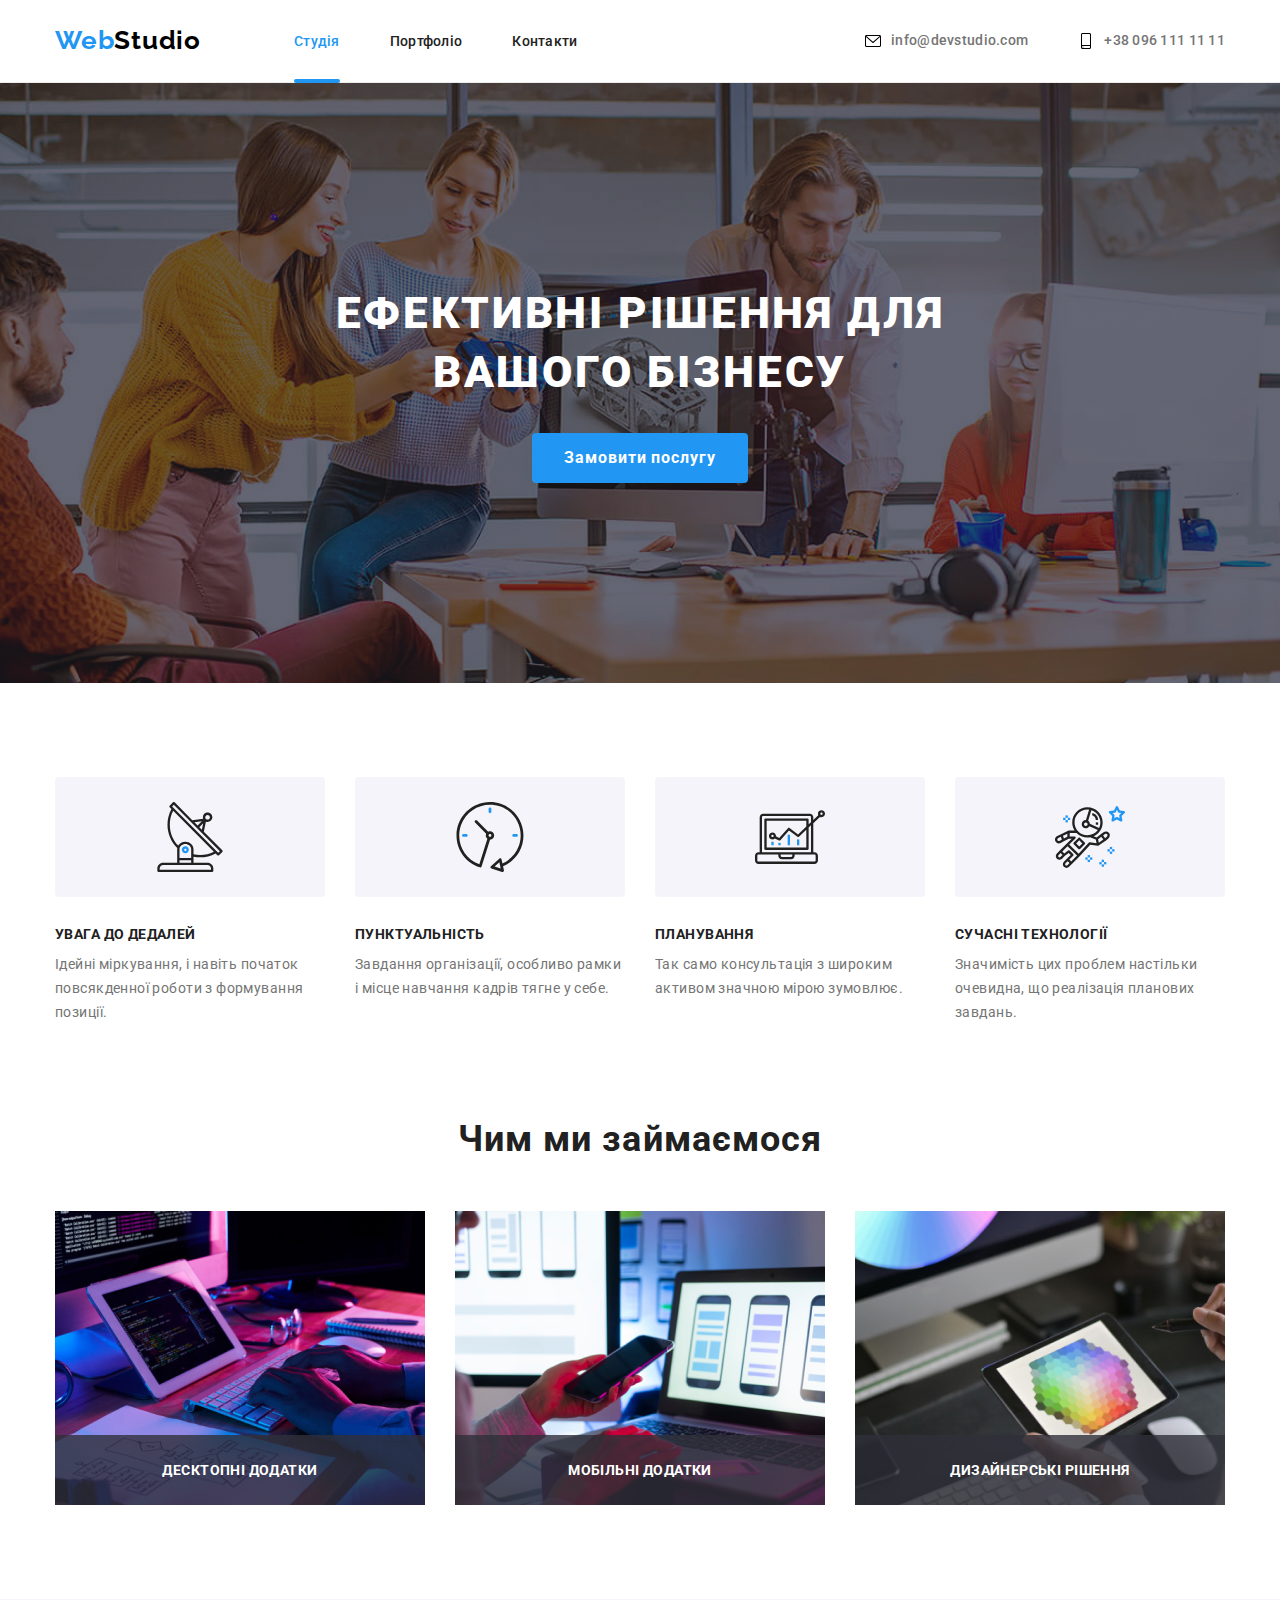
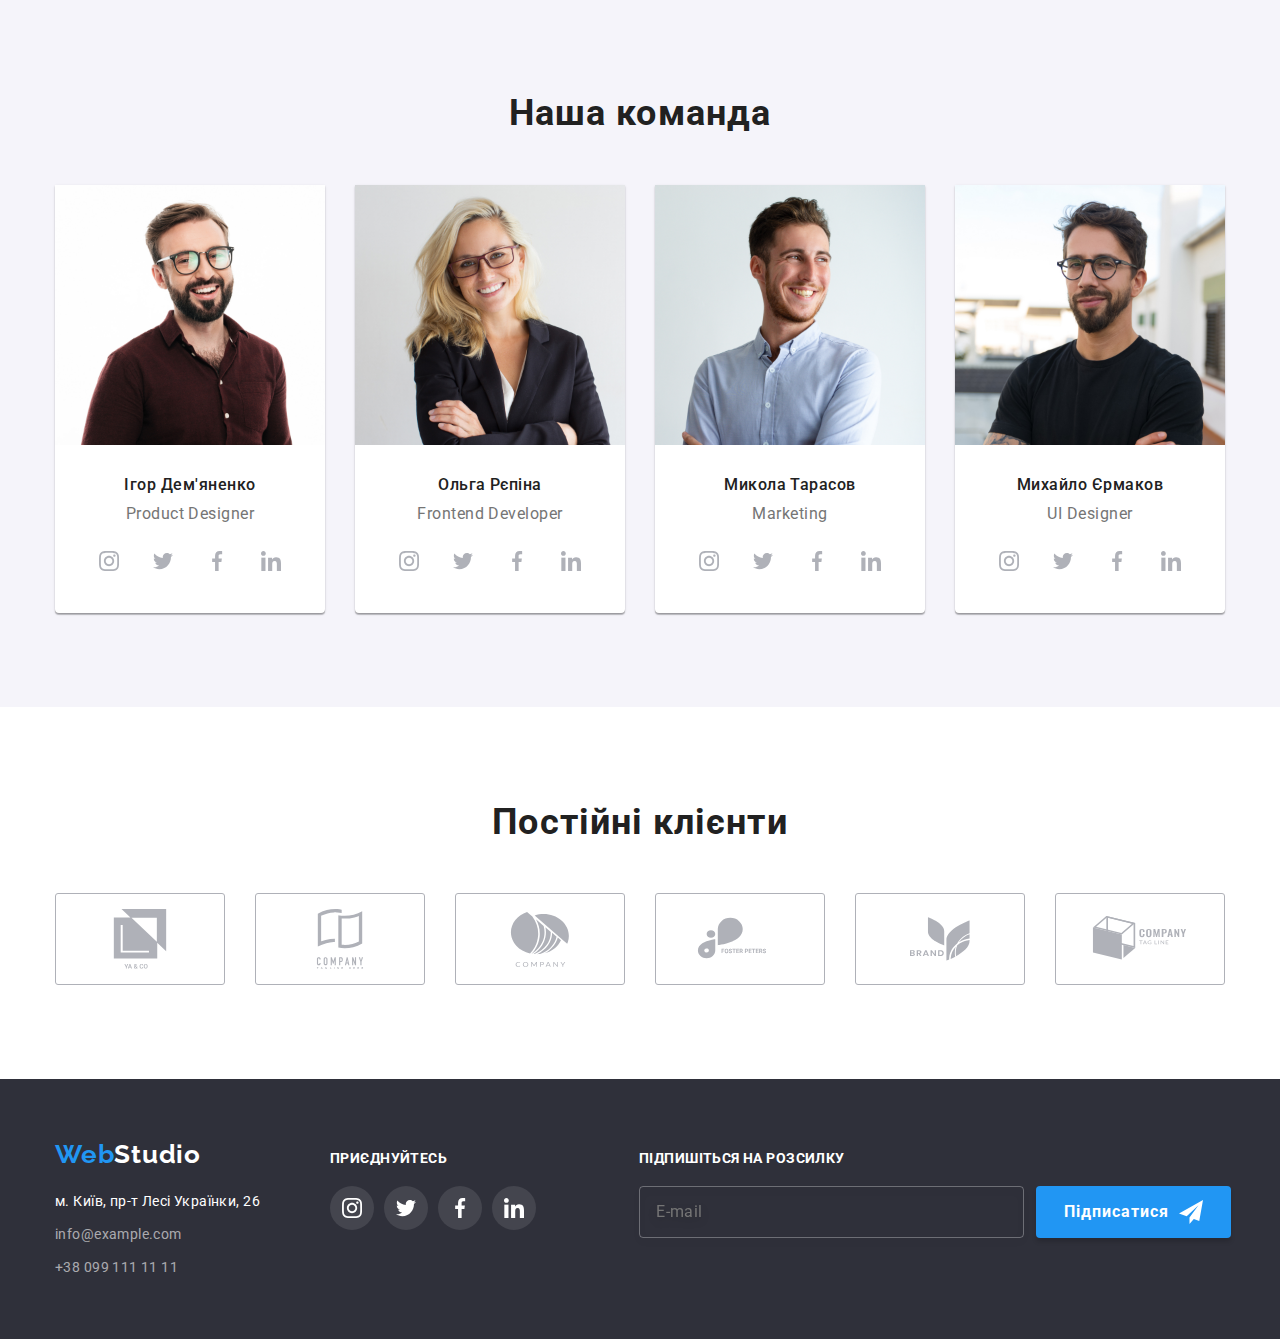
==== commit 36cdfc60: "Revert "HW 08"" ====
--- a/index.html
+++ b/index.html
@@ -20,7 +20,7 @@
   <body>
     <header class="page-header">
       <div class="page-header__container container">
-        <nav class="page-header__nav nav">
+        <nav class="nav">
           <a class="page-header__logo link logo" href="/"> <span class="web">Web</span>Studio</a>
           <ul class="nav__list list nav">
             <li class="nav__item">
@@ -34,11 +34,6 @@
             </li>
           </ul>
         </nav>
-        <button type="button" class="mobile-menu-open" data-menu-open>
-          <svg class="mobile-menu-btn__icon" width="40" height="40">
-            <use href="./img/icons.svg#menu"></use>
-          </svg>
-        </button>
         <ul class="contact nav list">
           <li class="contact__item">
             <a class="contact__link link" href="info@devstudio.com">
@@ -57,64 +52,14 @@
           </li>
         </ul>
       </div>
-      <div class="mobile-menu" data-menu>
-        <div class="container mobile-menu__container">
-          <button type="button" class="modal-menu-btn" data-menu-close>
-            <svg class="modal-menu-btn__icon" width="40" height="40">
-              <use href="./img/icons.svg#modal-window__close-btn"></use>
-            </svg>
-          </button>
-          <ul class="mobile-menu__list list">
-            <li class="mobile-menu__item">
-              <a class="mobile-menu__link mobile-menu__link-current link" href="./index.html"
-                >Студія</a
-              >
-            </li>
-            <li class="mobile-menu__item">
-              <a class="mobile-menu__link link" href="./portfolio.html">Портфоліо</a>
-            </li>
-            <li class="mobile-menu__item">
-              <a class="mobile-menu__link link" href="">Контакти</a>
-            </li>
-          </ul>
-          <ul class="mobile-menu-contact list">
-            <li class="mobile-menu-contact__item">
-              <a class="mobile-menu-contact__link link" href="tel:+380961111111">
-                +38 096 111 11 11
-              </a>
-            </li>
-            <li class="mobile-menu-contact__item">
-              <a class="mobile-menu-contact__link link" href="info@devstudio.com">
-                <span lang="en"> info@devstudio.com </span>
-              </a>
-            </li>
-          </ul>
-          <ul class="mobile-menu-social list">
-            <li class="mobile-menu-social__item">
-              <a href="" class="mobile-menu-social__link link">Instagram</a>
-            </li>
-            <li class="mobile-menu-social__item">
-              <a href="" class="mobile-menu-social__link link">Twitter</a>
-            </li>
-            <li class="mobile-menu-social__item">
-              <a href="" class="mobile-menu-social__link link">Facebook</a>
-            </li>
-            <li class="mobile-menu-social__item">
-              <a href="" class="mobile-menu-social__link link">LinkedIn</a>
-            </li>
-          </ul>
-        </div>
-      </div>
     </header>
     <main>
-      <!-- HERO SECTION -->
       <section class="hero section">
         <div class="hero__container">
           <h1 class="hero__title">Ефективні рішення для вашого бізнесу</h1>
           <button type="button" class="hero__button" data-modal-open>Замовити послугу</button>
         </div>
       </section>
-      <!-- FEATURES SECTION -->
       <section class="features section">
         <div class="container">
           <ul class="features__list list">
@@ -165,74 +110,38 @@
           </ul>
         </div>
       </section>
-      <!-- WORK SECTION -->
       <section class="work section">
         <div class="container">
           <h2 class="work__title">Чим ми займаємося</h2>
           <ul class="work__list list">
             <li class="work__item">
-              <img
-                srcset="./img/desktop/work-1@2x.jpg 2x"
-                src="./img/desktop/work-1.jpg"
-                alt="верстка"
-                width="370"
-                height="294"
-              />
+              <img src="./img/img1.jpg" alt="верстка" width="370" height="294" />
               <div class="work__modal">Десктопні додатки</div>
             </li>
             <li class="work__item">
-              <img
-                srcset="./img/desktop/work-2@2x.jpg 2x"
-                src="./img/desktop/work-2.jpg"
-                alt="дизайн"
-                width="370"
-                height="294"
-              />
+              <img src="./img/img2.jpg" alt="дизайн" width="370" height="294" />
               <div class="work__modal">Мобільні додатки</div>
             </li>
             <li class="work__item">
-              <img
-                srcset="./img/desktop/work-3@2x.jpg 2x"
-                src="./img/desktop/work-3.jpg"
-                alt="стиль"
-                width="370"
-                height="294"
-              />
+              <img src="./img/img3.jpg" alt="стиль" width="370" height="294" />
               <div class="work__modal">Дизайнерські рішення</div>
             </li>
           </ul>
         </div>
       </section>
-      <!-- TEAM SECTION -->
       <section class="team section team-fon">
         <div class="container">
           <h2 class="team__title">Наша команда</h2>
           <ul class="team__list list">
             <li>
               <div class="team__item">
-                  <picture>
-                    <source
-                      media="(min-width: 1200px)"
-                      srcset="
-                        ./img/desktop/desktop-img-1.jpg    1x,
-                        ./img/desktop/desktop-img-1@2x.jpg 2x
-                      "
-                    />
-                    <source
-                      media="(min-width: 768px)"
-                      srcset="./img/tablet/tablet-img-1.jpg 1x, ./img/tablet/tablet-img-1@2x.jpg 2x"
-                    />
-                    <source
-                      srcset="./img/mobile/mobile-img-1.jpg 1x, ./img/mobile/mobile-img-1@2x.jpg 2x"
-                      media="(max-width: 767px)"
-                    />
-                    <img
-                      class="team__photo"
-                      src="./img/mobile/mobile-img-1.jpg"
-                      alt="Дизайнер продукта"
-                      width="100%"
-                    />
-                  </picture>
+                <img
+                  class="team__photo"
+                  src="./img/photo1.jpg"
+                  alt="Дизайнер продукта"
+                  width="270"
+                  height="260"
+                />
                 <div class="team__card">
                   <h3 class="team__name">Ігор Дем'яненко</h3>
                   <p class="team__text"><span lang="en">Product Designer</span></p>
@@ -267,29 +176,13 @@
             </li>
             <li>
               <div class="team__item">
-                <picture>
-                  <source
-                    media="(min-width: 1200px)"
-                    srcset="
-                      ./img/desktop/desktop-img-2.jpg    1x,
-                      ./img/desktop/desktop-img-2@2x.jpg 2x
-                    "
-                  />
-                  <source
-                    media="(min-width: 768px)"
-                    srcset="./img/tablet/tablet-img-2.jpg 1x, ./img/tablet/tablet-img-2@2x.jpg 2x"
-                  />
-                  <source
-                    media="(max-width: 767px)"
-                    srcset="./img/mobile/mobile-img-2.jpg 1x, ./img/mobile/mobile-img-2@2x.jpg 2x"
-                  />
-                  <img
-                    class="team__photo"
-                    src="./img/mobile/mobile-img-2.jpg"
-                    alt="Фронтенд-разработчик"
-                    width="100%"
-                  />
-                </picture>
+                <img
+                  class="team__photo"
+                  src="./img/photo2.jpg"
+                  alt="Фронтенд-разработчик"
+                  width="270"
+                  height="260"
+                />
                 <div class="team__card">
                   <h3 class="team__name">Ольга Рєпіна</h3>
                   <p class="team__text"><span lang="en">Frontend Developer</span></p>
@@ -324,29 +217,13 @@
             </li>
             <li>
               <div class="team__item">
-                <picture>
-                  <source
-                    media="(min-width: 1200px)"
-                    srcset="
-                      ./img/desktop/desktop-img-3.jpg    1x,
-                      ./img/desktop/desktop-img-3@2x.jpg 2x
-                    "
-                  />
-                  <source
-                    media="(min-width: 768px)"
-                    srcset="./img/tablet/tablet-img-3.jpg 1x, ./img/tablet/tablet-img-3@2x.jpg 2x"
-                  />
-                  <source
-                    media="(max-width: 767px)"
-                    srcset="./img/mobile/mobile-img-3.jpg 1x, ./img/mobile/mobile-img-3@2x.jpg 2x"
-                  />
-                  <img
-                    class="team__photo"
-                    src="./img/mobile/mobile-img-3.jpg"
-                    alt="Маркетинг"
-                    width="100%"
-                  />
-                </picture>
+                <img
+                  class="team__photo"
+                  src="./img/photo3.jpg"
+                  alt="Маркетинг"
+                  width="270"
+                  height="260"
+                />
                 <div class="team__card">
                   <h3 class="team__name">Микола Тарасов</h3>
                   <p class="team__text"><span lang="en">Marketin</span>g</p>
@@ -381,29 +258,13 @@
             </li>
             <li>
               <div class="team__item">
-                <picture>
-                  <source
-                    media="(min-width: 1200px)"
-                    srcset="
-                      ./img/desktop/desktop-img-4.jpg    1x,
-                      ./img/desktop/desktop-img-4@2x.jpg 2x
-                    "
-                  />
-                  <source
-                    media="(min-width: 768px)"
-                    srcset="./img/tablet/tablet-img-4.jpg 1x, ./img/tablet/tablet-img-4@2x.jpg 2x"
-                  />
-                  <source
-                    media="(max-width: 767px)"
-                    srcset="./img/mobile/mobile-img-4.jpg 1x, ./img/mobile/mobile-img-4@2x.jpg 2x"
-                  />
-                  <img
-                    class="team__photo"
-                    src="./img/mobile/mobile-img-4.jpg"
-                    alt="Дизайнер пользовательского интерфейса"
-                    width="100%"
-                  />
-                </picture>
+                <img
+                  class="team__photo"
+                  src="./img/photo4.jpg"
+                  alt="Дизайнер пользовательского интерфейса"
+                  width="270"
+                  height="260"
+                />
                 <div class="team__card">
                   <h3 class="team__name">Михайло Єрмаков</h3>
                   <p class="team__text"><span lang="en">UI Designer</span></p>
@@ -439,47 +300,46 @@
           </ul>
         </div>
       </section>
-      <!-- CLIENT SECTION -->
       <section class="client section">
         <div class="container">
           <h2 class="client__title">Постійні клієнти</h2>
           <ul class="client__list list">
-            <li class="client__item">
+            <li>
               <a class="client__link" href="">
                 <svg width="106" height="60">
                   <use class="client__icon" href="./img/icons.svg#yaco"></use>
                 </svg>
               </a>
             </li>
-            <li class="client__item">
+            <li>
               <a class="client__link" href="">
                 <svg class="client__icon" width="106" height="60">
                   <use href="./img/icons.svg#taglinehere"></use>
                 </svg>
               </a>
             </li>
-            <li class="client__item">
+            <li>
               <a class="client__link" href="">
                 <svg class="client__icon" width="106" height="60">
                   <use href="./img/icons.svg#company"></use>
                 </svg>
               </a>
             </li>
-            <li class="client__item">
+            <li>
               <a class="client__link" href="">
                 <svg class="client__icon" width="106" height="60">
                   <use href="./img/icons.svg#foster"></use>
                 </svg>
               </a>
             </li>
-            <li class="client__item">
+            <li>
               <a class="client__link" href="">
                 <svg class="client__icon" width="106" height="60">
                   <use href="./img/icons.svg#brand"></use>
                 </svg>
               </a>
             </li>
-            <li class="client__item">
+            <li>
               <a class="client__link" href="">
                 <svg class="client__icon" width="106" height="60">
                   <use href="./img/icons.svg#taglinecompany"></use>
@@ -490,7 +350,6 @@
         </div>
       </section>
     </main>
-    <!-- FOOTER -->
     <footer class="footer">
       <div class="container footer-container">
         <div class="footer-contact-section">
@@ -512,7 +371,7 @@
               </li>
             </ul>
           </address>
-        <!-- </div>
+        </div>
         <div class="footer-join">
           <h3 class="footer-join__text">Приєднуйтесь</h3>
           <ul class="social-list footer-social-menu list">
@@ -545,8 +404,8 @@
               </a>
             </li>
           </ul>
-        </div> -->
-        <!-- <form class="footer-form">
+        </div>
+        <form class="footer-form">
           <label for="send">
             <span class="footer-form__label"> Підпишіться на розсилку </span>
           </label>
@@ -565,10 +424,10 @@
               </svg>
             </button>
           </div>
-        </form> -->
+        </form>
       </div>
     </footer>
-    <!-- <div class="backdrop is-hidden" data-modal>
+    <div class="backdrop is-hidden" data-modal>
       <div class="modal-window">
         <button type="button" class="modal-window__close-btn close-btn" data-modal-close>
           <svg class="close-btn-icon" width="18" height="18">
@@ -636,8 +495,7 @@
         </label>
         <button type="submit" class="modal-form__submit-button">Відправити</button>
       </div>
-    </div> -->
-    <script src="./js/mobile-menu.js"></script>
-    <!-- <script src="./js/modal.js"></script> -->
+    </div>
+    <script src="./js/modal.js"></script>
   </body>
 </html>
--- a/css/main.min.css
+++ b/css/main.min.css
@@ -1 +1 @@
-:root{--main-text-color: #757575;--title-text-color: #212121;--accent-color: #2196f3;--White: #ffffff;--main-font-family: "Roboto", sans-serif;--main-fill-icon: #afb1b8;--trans-dur: 250ms;--trans-tim-func: cubic-bezier(0.4, 0, 0.2, 1)}body{font-family:"Roboto",sans-serif;font-weight:400;background-color:#fff;color:#757575}h1,h2,h3,h4,p{margin-top:0;margin-bottom:0}ul{margin-top:0;margin-bottom:0;padding-left:0}img{display:block}.list{list-style:none}.link{text-decoration:none}.logo{align-items:center;margin-right:93px;color:#000;font-family:"Raleway",sans-serif;font-weight:700;font-size:26px;line-height:1.19;letter-spacing:.03em}.web{color:var(--accent-color)}.section{padding:94px 0}.section .features__title{margin-bottom:10px;font-weight:700;font-size:14px;line-height:1.14;letter-spacing:.03em;text-transform:uppercase;color:var(--title-text-color)}.section .features__text{font-size:14px;line-height:1.71;letter-spacing:.03em}.container{padding-left:15px;padding-right:15px}@media screen and (min-width: 480px){.container{width:480px;margin-left:auto;margin-right:auto}}@media screen and (min-width: 768px){.container{width:768px}}@media screen and (min-width: 1200px){.container{width:1200px}}.visually-hidden{position:absolute;width:1px;height:1px;margin:-1px;padding:0;overflow:hidden;border:0;clip:rect(0 0 0 0)}.button{font-family:"Roboto";font-style:normal;font-weight:500;font-size:16px;line-height:1.63;text-align:center;letter-spacing:.03em;cursor:pointer;background-color:#f5f4fa;color:var(--title-text-color);transition-property:color,background-color;transition-duration:var(--trans-dur);transition-timing-function:var(--trans-tim-func)}.button:hover,.button:focus{background-color:var(--accent-color);color:var(--White)}@media screen and (max-width: 767px){.mobile-menu{position:fixed;z-index:500;width:100%;height:100%;max-height:796px;top:0;left:0;background-color:#fff;opacity:0;visibility:hidden;pointer-events:none;transition-property:opacity,visibility;transition-duration:var(--trans-dur);transition-timing-function:var(--trans-tim-func);box-shadow:0 0 100vmax rgba(0,0,0,.5);cursor:pointer}.mobile-menu.is-open{opacity:1;visibility:visible;pointer-events:auto}.mobile-menu-open{border:none;background-color:rgba(0,0,0,0);padding:0;cursor:pointer}.mobile-menu__container{position:relative;padding-left:40px;padding-top:48px;padding-bottom:48px;display:flex;flex-direction:column;justify-content:space-between;height:100%}.modal-menu-btn{display:flex;align-items:center;justify-content:center;position:absolute;top:10px;right:15px;width:40px;height:40px;border:none;background-color:rgba(0,0,0,0);padding:0;cursor:pointer}.modal-menu-btn__icon{fill:#212121;transition-property:fill;transition-duration:var(--trans-dur);transition-timing-function:var(--trans-tim-func)}.modal-menu-btn:hover>.modal-menu-btn__icon,.modal-menu-btn:focus>.modal-menu-btn__icon{fill:#2196f3}.mobile-menu__item:not(:last-child){margin-bottom:35px}.mobile-menu__link{position:relative;font-family:"Roboto";font-style:normal;font-weight:500;font-size:40px;line-height:47px;letter-spacing:.02em;color:#212121;transition-property:color;transition-duration:var(--trans-dur);transition-timing-function:var(--trans-tim-func)}.mobile-menu__link:focus{color:#2196f3}.mobile-menu__link-current{text-align:center;color:var(--accent-color)}.mobile-menu__link-current::after{position:absolute;bottom:-4px;left:0;content:"";width:100%;height:4px;background-color:var(--accent-color);border-radius:2px}.mobile-menu-contact__item:not(:last-child){margin-bottom:32px}.mobile-menu-contact__link{font-family:"Roboto";font-style:normal;font-weight:500;font-size:24px;line-height:28px;letter-spacing:.02em;color:#757575;transition-property:font-size,line-height;transition-duration:var(--trans-dur);transition-timing-function:var(--trans-tim-func)}.mobile-menu-contact__link:focus{font-size:34px;line-height:40px;color:#2196f3}.mobile-menu-social{display:flex;flex-wrap:wrap;gap:10px}.mobile-menu-social__link{font-weight:500;font-size:18px;line-height:22px;letter-spacing:.02em;color:#2196f3}.mobile-menu-social__item:not(:last-child)::after{content:"";width:22px;height:0;margin-left:10px;border:1px solid rgba(33,33,33,.2);transform:rotate(90deg)}}@media screen and (min-width: 768px){.mobile-menu{display:none}.mobile-menu-open{display:none}}.page-header__container{display:flex;align-items:center;justify-content:space-between}.page-header{border-bottom:1px solid #ececec}.page-header__logo{display:block;padding-top:16px;padding-bottom:16px}@media screen and (max-width: 767px){.nav__list,.contact{display:none}.page-header__logo{margin:0}.mobile-menu-btn{padding:0;background-color:rgba(0,0,0,0);border:none;line-height:0}}@media screen and (min-width: 768px){.mobile-menu-btn{display:none}.nav__list{display:flex;align-items:center}.nav__item{position:relative;padding-top:32px;padding-bottom:32px}.nav__item:not(:last-child){margin-right:50px}.nav__item .link.nav__link_current{color:var(--accent-color)}.nav__item .link.nav__link_current::after{position:absolute;bottom:-1px;left:0;content:"";width:100%;height:4px;background-color:var(--accent-color);border-radius:2px}.page-header__logo{padding-top:26px;padding-bottom:26px;margin-right:87px}.page-header__nav{display:flex;align-items:center}.nav__link{color:var(--title-text-color);font-weight:500;font-size:14px;line-height:1.14;letter-spacing:.02em;transition-property:color;transition-duration:var(--trans-dur);transition-timing-function:var(--trans-tim-func)}.nav__link:hover,.nav__link:focus{color:var(--accent-color)}.contact__item{margin-bottom:10px}.contact__link{display:flex;align-items:center;gap:10px;font-weight:500;font-size:14px;line-height:1.14;letter-spacing:.02em;color:var(--main-text-color);transition-property:color;transition-duration:var(--trans-dur);transition-timing-function:var(--trans-tim-func)}.contact__link:hover,.contact__link:focus{color:var(--accent-color)}.contact__icon{display:block;fill:currentColor}}@media screen and (min-width: 1200px){.page-header__logo{padding-top:24px;padding-bottom:25px;margin-right:92px}.nav__item:not(:last-child){margin-right:50px}.contact{display:flex;align-items:center}.contact__item{margin-bottom:0;padding-top:32px;padding-bottom:32px}.contact__item:not(:last-child){margin-right:30px}}.hero{display:flex;justify-content:center;min-height:400px;background-repeat:no-repeat;background-position:50%;background-color:rgba(47,48,58,.4);background-image:linear-gradient(rgba(47, 48, 58, 0.4), rgba(47, 48, 58, 0.4)),url(../../img/mobile/mobile-header.jpg);background-size:cover}@media screen and (min-device-pixel-ratio: 2)and (max-width: 767px),screen and (min-resolution: 192dpi)and (max-width: 767px),screen and (min-resolution: 2dppx)and (max-width: 767px){.hero{background-image:linear-gradient(rgba(47, 48, 58, 0.4), rgba(47, 48, 58, 0.4)),url(../../img/mobile/mobile-header@2x.jpg)}}.hero__container{display:flex;flex-direction:column;justify-content:center;align-items:center}.hero__title{margin-bottom:30px;max-width:360px;font-weight:900;font-size:26px;line-height:42px;text-align:center;letter-spacing:.06em;text-transform:uppercase;color:var(--White)}.hero__button{padding:10px 24px;border-radius:4px;border:rgba(0,0,0,0);font-family:"Roboto";font-style:normal;font-weight:700;font-size:16px;line-height:1.875;display:flex;align-items:center;text-align:center;letter-spacing:.06em;cursor:pointer;background-color:var(--accent-color);box-shadow:0px 4px 4px rgba(0,0,0,.15);color:var(--White);transition-property:color,background-color;transition-duration:var(--trans-dur);transition-timing-function:var(--trans-tim-func)}.hero__button:focus{background-color:#188ce8;color:var(--White)}@media screen and (min-width: 768px){.hero{background-image:linear-gradient(rgba(47, 48, 58, 0.4), rgba(47, 48, 58, 0.4)),url(../../img/tablet/tablet-header.jpg)}}@media screen and (min-device-pixel-ratio: 2)and (min-width: 768px),screen and (min-resolution: 192dpi)and (min-width: 768px),screen and (min-resolution: 2dppx)and (min-width: 768px){.hero{background-image:linear-gradient(rgba(47, 48, 58, 0.4), rgba(47, 48, 58, 0.4)),url(../../img/tablet/tablet-header@2x.jpg)}}@media screen and (min-width: 1200px){.hero{min-height:600px;background-image:linear-gradient(rgba(47, 48, 58, 0.4), rgba(47, 48, 58, 0.4)),url(../../img/desktop/desktop-header.jpg)}.hero__title{max-width:696px;font-size:44px;line-height:60px}.hero__button{padding:10px 32px;transition-property:color,background-color;transition-duration:var(--trans-dur);transition-timing-function:var(--trans-tim-func)}.hero__button:hover{background-color:#188ce8;color:var(--White)}}@media screen and (min-device-pixel-ratio: 2)and (min-width: 1200px),screen and (min-resolution: 192dpi)and (min-width: 1200px),screen and (min-resolution: 2dppx)and (min-width: 1200px){.hero{background-image:linear-gradient(rgba(47, 48, 58, 0.4), rgba(47, 48, 58, 0.4)),url(../../img/desktop/desktop-header@2x.jpg)}}.section{padding:60px 0}.features__list{display:flex;flex-wrap:wrap;gap:30px}.features__item{display:flex;flex-direction:column;flex-basis:100%}.features__icon{display:flex;justify-content:center;align-items:center;height:120px;background:#f5f4fa;border-radius:4px;margin-bottom:30px}@media screen and (min-width: 768px){.features__item{flex-basis:calc((100% - 30px)/2)}}@media screen and (min-width: 1200px){.section{padding:94px 0}.features__item{flex-basis:calc((100% - 90px)/4)}}@media screen and (max-width: 1199px){.work{display:none}}@media screen and (min-width: 1200px){.work{padding-top:0}.work__title{margin-bottom:50px;font-weight:700;font-size:36px;line-height:1.16;text-align:center;letter-spacing:.03em;color:var(--title-text-color)}.work__list{display:flex;flex-wrap:wrap;gap:30px}.work__item{position:relative;flex-basis:calc((100% - 60px)/3)}.work__modal{position:absolute;bottom:0;left:0;width:100%;padding:27px 82px;background:rgba(47,48,58,.8);font-family:"Roboto";font-style:normal;font-weight:700;font-size:14px;line-height:16px;text-align:center;letter-spacing:.03em;text-transform:uppercase;color:#fff}}.team-fon{background-color:#f5f4fa}.team__title{margin-bottom:30px;font-weight:700;font-size:28px;line-height:33px;text-align:center;letter-spacing:.03em;color:var(--title-text-color)}.team__item{flex-basis:calc(100% - 30px);background:var(--White);box-shadow:0px 1px 3px rgba(0,0,0,.12),0px 1px 1px rgba(0,0,0,.14),0px 2px 1px rgba(0,0,0,.2);border-radius:0px 0px 4px 4px}.team__list{display:flex;flex-direction:column;gap:30px}.team__card{display:flex;flex-direction:column;align-items:center;padding-top:30px;padding-bottom:24px}.team__name{margin-bottom:10px;font-weight:500;font-size:16px;line-height:19px;text-align:center;letter-spacing:.03em;color:var(--title-text-color)}.team__text{margin-bottom:16px;font-weight:400;font-size:16px;line-height:19px;text-align:center;letter-spacing:.03em;color:var(--main-text-color)}.team-social-list{display:flex;justify-content:center;gap:10px}.team-social-list__link{display:flex;align-items:center;justify-content:center;width:44px;height:44px;border-radius:50%;background-color:var(--White);fill:var(--main-fill-icon);transition-property:fill,background-color;transition-duration:var(--trans-dur);transition-timing-function:var(--trans-tim-func)}.team-social-list__link:hover,.team-social-list__link:focus{background-color:var(--accent-color);fill:var(--White)}@media screen and (min-width: 768px){.team__list{flex-direction:row;flex-wrap:wrap}.team__item{flex-basis:calc((100% - 60px)/2)}}@media screen and (min-width: 1200px){.team__title{margin-bottom:50px;font-weight:700;font-size:36px;line-height:42px}.team__item{flex-basis:calc((100% - 90px)/4)}.team__card{padding-bottom:30px}}.client__title{font-weight:700;font-size:28px;line-height:33px;text-align:center;letter-spacing:.03em;color:var(--title-text-color);margin-bottom:30px}.client__list{display:flex;flex-wrap:wrap;justify-content:space-between;gap:30px}.client__item{flex-basis:calc((100% - 30px)/2)}.client__link{display:flex;justify-content:center;align-items:center;max-width:210px;height:92px;border:1px solid var(--main-fill-icon);border-radius:4px;fill:var(--main-fill-icon);transition-property:fill,border;transition-duration:var(--trans-dur);transition-timing-function:var(--trans-tim-func)}.client__link:hover,.client__link:focus{fill:var(--accent-color);border:1px solid var(--accent-color)}@media screen and (min-width: 768px){.client__item{flex-basis:calc((100% - 60px)/3)}.client__link{max-width:226px}}@media screen and (min-width: 1200px){.client__title{font-size:36px;line-height:42px;margin-bottom:50px}.client__list{flex-wrap:nowrap}.client__link{width:170px}}.footer{background-color:#2f303a;padding-top:60px;padding-bottom:60px}.footer .logo{font-family:"Raleway",sans-serif;font-weight:700;font-size:24px;line-height:28px;letter-spacing:.03em;color:var(--White);margin:0;margin-bottom:20px}.footer-container{display:flex;flex-direction:column;align-items:center}.footer-contact-section{display:flex;flex-direction:column;align-items:center}.footer__logo{display:block;margin-bottom:20px}.footer-web{color:var(--accent-color)}.footer-list{margin-bottom:60px}.footer-list__item{display:flex;justify-content:center;align-items:center}.footer-list__item:not(:last-child){margin-bottom:8px}.footer-list__link{display:block;font-size:14px;font-style:normal;line-height:24px;letter-spacing:.03em;color:var(--White)}.footer-contact{font-size:14px;font-style:normal;line-height:24px;letter-spacing:.03em;color:rgba(255,255,255,.6);transition-property:color;transition-duration:var(--trans-dur);transition-timing-function:var(--trans-tim-func)}.footer-contact:hover,.footer-contact:focus{color:var(--accent-color)}.footer-join{display:flex;flex-direction:column;align-items:center}.footer-join__text{font-family:"Roboto";font-style:normal;font-weight:700;font-size:14px;line-height:16px;letter-spacing:.03em;text-transform:uppercase;color:var(--White);margin-bottom:20px}.footer-social-menu{display:flex;margin-bottom:60px}.footer-social-menu__item{margin-right:10px}.footer-social-menu__link{display:flex;justify-content:center;align-items:center;width:44px;height:44px;background:rgba(255,255,255,.1);border-radius:50%;transition-property:background-color;transition-duration:var(--trans-dur);transition-timing-function:var(--trans-tim-func)}.footer-social-menu__link:hover,.footer-social-menu__link:focus{background-color:#2196f3}.footer-social-menu__icon{width:20px;height:20px;fill:var(--White)}.footer-form{display:flex;flex-direction:column}.footer-form__wrapper{display:flex;flex-direction:column}.footer-form__label{display:flex;justify-content:center;margin-bottom:20px;font-family:"Roboto";font-style:normal;font-weight:700;font-size:14px;line-height:16px;letter-spacing:.03em;text-transform:uppercase;color:var(--White)}.footer-form__input{width:385px;padding-top:15px;padding-bottom:15px;padding-left:16px;font-family:"Roboto";font-style:normal;font-weight:400;font-size:16px;line-height:20px;display:flex;align-items:center;letter-spacing:.03em;color:rgba(255,255,255,.6);border:1px solid rgba(255,255,255,.3);filter:drop-shadow(0px 4px 4px rgba(0, 0, 0, 0.15));border-radius:4px;background-color:rgba(0,0,0,0)}.backdrop{position:fixed;width:100%;height:100%;top:0;left:0;background-color:rgba(0,0,0,.2);z-index:1000;transition-property:visibility,opacity,transform;transition-duration:var(--trans-dur);transition-timing-function:var(--trans-tim-func)}.backdrop.is-hidden{visibility:hidden;opacity:0;pointer-events:none;transform:translateY(100%) scale(4)}.modal-window{position:absolute;top:50%;left:50%;transform:translate(-50%, -50%) scale(1);padding:40px;width:528px;min-height:581px;background-color:var(--White)}.modal-title{font-family:"Roboto";font-style:normal;font-weight:700;font-size:20px;line-height:23px;text-align:center;letter-spacing:.03em;color:var(--title-text-color);margin:40px 40px 12px 40px}.modal-window__close-btn{display:flex;justify-content:center;align-items:center;position:absolute;top:8px;right:8px;width:30px;height:30px;cursor:pointer;background-color:#fff;border:1px solid rgba(0,0,0,.1);border-radius:50%;transition-property:fill;transition-duration:var(--trans-dur);transition-timing-function:var(--trans-tim-func)}.modal-window__close-btn:hover,.modal-window__close-btn:focus{fill:var(--accent-color)}.modal-form{display:flex;flex-direction:column}.modal-form__text{margin-bottom:12px;font-family:"Roboto";font-style:normal;font-weight:700;font-size:20px;line-height:23px;text-align:center;letter-spacing:.03em;color:var(--title-text-color)}.modal-form__wrapper{margin-bottom:10px}.modal-form__text-label{display:block;font-family:"Roboto";font-style:normal;font-weight:400;font-size:12px;line-height:14px;letter-spacing:.01em;color:var(--main-text-color);margin-bottom:4px}.modal-form__wrapper{position:relative}.modal-form__input{font-size:16px;color:#000;width:100%;height:40px;border:1px solid rgba(33,33,33,.2);border-radius:4px;padding-left:42px;transition-property:border-color;transition-duration:var(--trans-dur);transition-timing-function:var(--trans-tim-func)}.modal-form__input:focus{border-color:var(--accent-color);outline:none}.modal-form__input-icon{position:absolute;top:50%;left:15px;transform:translateY(-50%);transition-property:fill;transition-duration:var(--trans-dur);transition-timing-function:var(--trans-tim-func)}.modal-form__input:focus+.modal-form__input-icon{fill:var(--accent-color)}.modal-form__comment{resize:none;width:100%;height:120px;padding:12px 16px;border-radius:4px;border:1px solid rgba(33,33,33,.2);transition-property:border-color;transition-duration:var(--trans-dur);transition-timing-function:var(--trans-tim-func)}.modal-form__comment:focus{border-color:var(--accent-color);outline:none}.modal-form__comment::placeholder{font-family:"Roboto";font-style:normal;font-weight:400;font-size:12px;line-height:14px;letter-spacing:.01em;color:rgba(117,117,117,.5)}.modal-form__fild{margin-bottom:20px}.modal-form__checkbox{display:flex;align-items:center;justify-content:center;font-family:"Roboto";font-style:normal;font-weight:400;font-size:14px;line-height:24px;letter-spacing:.03em;color:var(--main-text-color);cursor:pointer;margin-bottom:30px}.modal-form__check-box{display:block;width:16px;height:15px;margin-right:7px;background-image:url(../img/checkbox.svg);transition:background-image;transition-duration:var(--trans-dur);transition-timing-function:var(--trans-tim-func)}.modal-form__input-checkbox:checked+.modal-form__check-box{background-image:url(../img/check.svg)}.modal-form__user-policy{font-family:"Roboto";font-style:normal;font-weight:400;font-size:14px;line-height:24px;letter-spacing:.03em;text-decoration-line:underline;color:#2196f3}.modal-form__submit-button{display:flex;align-items:center;text-align:center;margin-left:auto;margin-right:auto;padding:10px 52px;font-family:"Roboto";font-style:normal;font-weight:700;font-size:16px;line-height:30px;letter-spacing:.06em;cursor:pointer;color:var(--White);background-color:var(--accent-color);box-shadow:0px 4px 4px rgba(0,0,0,.15);border:rgba(0,0,0,0);border-radius:4px;transition-property:background-color;transition-duration:var(--trans-dur);transition-timing-function:var(--trans-tim-func)}.modal-form__submit-button:hover,.modal-form__submit-button:focus{background-color:#188ce8}.portfolio{display:flex;flex-direction:column;padding-top:94px;padding-bottom:94px}.menu{display:flex;flex-wrap:wrap;justify-content:center;align-items:center;gap:8px;margin-bottom:50px}.portfolio__button{padding:6px 22px;border-radius:4px;border:rgba(0,0,0,0);transition-property:var(--trans-dur) var(--trans-tim-func),bacground-color var(--trans-dur) var(--trans-tim-func),box-shadow var(--trans-dur) var(--trans-tim-func)}.portfolio__button:hover,.portfolio__button:focus{background-color:var(--accent-color);color:var(--White);box-shadow:0px 3px 1px rgba(0,0,0,.1),0px 1px 2px rgba(0,0,0,.08),0px 2px 2px rgba(0,0,0,.12)}.portfolio__list{display:flex;flex-wrap:wrap;justify-content:space-between;gap:30px}.portfolio__card{position:relative;flex-basis:calc((100% - 60px)/3);transition-property:box-shadow;transition-duration:var(--trans-dur);transition-timing-function:var(--trans-tim-func)}.portfolio__card:hover,.portfolio__card:focus{cursor:pointer;box-shadow:0px 1px 1px rgba(0,0,0,.12),0px 4px 4px rgba(0,0,0,.06),1px 4px 6px rgba(0,0,0,.16)}.portfolio__overlay{position:absolute;left:0;bottom:0;overflow:auto;transform:translate(0, 100%);font-style:normal;font-family:"Roboto";font-weight:400;font-size:18px;line-height:28px;letter-spacing:.03em;color:var(--White);background-color:rgba(33,150,243,.9);padding:63px 24px;transition-property:transform;transition-duration:var(--trans-dur);transition-timing-function:var(--trans-tim-func)}.portfolio__card:hover .portfolio__overlay{transform:translate(0, 0%)}.portfolio-card__img-wrapper{position:relative;overflow:hidden}.portfolio_card-wrapper{background:var(--White);border-right:1px solid #eee;border-bottom:1px solid #eee;border-left:1px solid #eee;padding:20px 24px}.portfolio-card__title{font-weight:700;font-size:18px;line-height:2;letter-spacing:.06em;color:var(--title-text-color);margin-bottom:4px}.portfolio-card__text{font-size:16px;line-height:1.88;letter-spacing:.03em;color:var(--main-text-color)}/*# sourceMappingURL=main.min.css.map */+:root{--main-text-color: #757575;--title-text-color: #212121;--accent-color: #2196f3;--White: #ffffff;--main-font-family: "Roboto", sans-serif;--main-fill-icon: #afb1b8;--trans-dur: 250ms;--trans-tim-func: cubic-bezier(0.4, 0, 0.2, 1)}body{font-family:"Roboto",sans-serif;font-weight:400;background-color:#fff;color:#757575}h1,h2,h3,h4,p{margin-top:0;margin-bottom:0}ul{margin-top:0;margin-bottom:0;padding-left:0}img{display:block}.list{list-style:none}.link{text-decoration:none}.logo{align-items:center;margin-right:93px;color:#000;font-family:"Raleway",sans-serif;font-weight:700;font-size:26px;line-height:1.19;letter-spacing:.03em}.web{color:var(--accent-color)}.section{padding:94px 0}.section .features__title{margin-bottom:10px;font-weight:700;font-size:14px;line-height:1.14;letter-spacing:.03em;text-transform:uppercase;color:var(--title-text-color)}.section .features__text{font-size:14px;line-height:1.71;letter-spacing:.03em}.container{width:1200px;margin-left:auto;margin-right:auto;padding-left:15px;padding-right:15px}.visually-hidden{position:absolute;width:1px;height:1px;margin:-1px;padding:0;overflow:hidden;border:0;clip:rect(0 0 0 0)}.button{font-family:"Roboto";font-style:normal;font-weight:500;font-size:16px;line-height:1.63;text-align:center;letter-spacing:.03em;cursor:pointer;background-color:#f5f4fa;color:var(--title-text-color);transition-property:color,background-color;transition-duration:var(--trans-dur);transition-timing-function:var(--trans-tim-func)}.button:hover,.button:focus{background-color:var(--accent-color);color:var(--White)}.page-header{border-bottom:1px solid #ececec}.page-header__container{display:flex;align-items:center;justify-content:space-between}.page-header__logo{padding-top:24px;padding-bottom:25px}.nav{display:flex;align-items:center}.nav__item{position:relative;padding-top:32px;padding-bottom:32px}.nav__item:not(:last-child){margin-right:50px}.nav__item .link.nav__link_current{color:var(--accent-color)}.nav__item .link.nav__link_current::after{position:absolute;bottom:-1px;left:0;content:"";width:100%;height:4px;background-color:var(--accent-color);border-radius:2px}.nav__link{color:var(--title-text-color);font-weight:500;font-size:14px;line-height:1.14;letter-spacing:.02em;transition-property:color;transition-duration:var(--trans-dur);transition-timing-function:var(--trans-tim-func)}.nav__link:hover,.nav__link:focus{color:var(--accent-color)}.contact__item:not(:last-child){margin-right:50px}.contact__link{display:flex;align-items:center;gap:10px;font-weight:500;font-size:14px;line-height:1.14;letter-spacing:.02em;color:var(--main-text-color);transition-property:color;transition-duration:var(--trans-dur);transition-timing-function:var(--trans-tim-func)}.contact__link:hover,.contact__link:focus{color:var(--accent-color)}.contact{padding-top:32px;padding-bottom:32px}.contact__icon{display:block;fill:nav__link_currentColor}.hero{display:flex;justify-content:center;background-repeat:no-repeat;background-position:50%;background-color:#c4c4c4;background-image:linear-gradient(rgba(47, 48, 58, 0.4), rgba(47, 48, 58, 0.4)),url(../img/bg.png);min-height:600px;padding:0}.hero__container{display:flex;flex-direction:column;justify-content:center;align-items:center}.hero__title{margin-bottom:30px;max-width:696px;font-weight:900;font-size:44px;line-height:1.36;text-align:center;letter-spacing:.06em;text-transform:uppercase;color:var(--White)}.hero__button{padding:10px 32px;border-radius:4px;border:rgba(0,0,0,0);font-family:"Roboto";font-style:normal;font-weight:700;font-size:16px;line-height:1.88;display:flex;align-items:center;text-align:center;letter-spacing:.06em;cursor:pointer;background-color:var(--accent-color);color:var(--White);transition-property:color,background-color;transition-duration:var(--trans-dur);transition-timing-function:var(--trans-tim-func)}.hero__button:hover,.hero__button:focus{background-color:#188ce8;color:var(--White)}.features__list{display:flex;flex-wrap:wrap;gap:30px}.features__item{display:flex;flex-direction:column;flex-basis:calc((100% - 90px)/4)}.features__icon{display:flex;justify-content:center;align-items:center;height:120px;background:#f5f4fa;border-radius:4px;margin-bottom:30px}.work{padding-top:0}.work__title{margin-bottom:50px;font-weight:700;font-size:36px;line-height:1.16;text-align:center;letter-spacing:.03em;color:var(--title-text-color)}.work__list{display:flex;flex-wrap:wrap;gap:30px}.work__item{position:relative;flex-basis:calc((100% - 60px)/3)}.work__modal{position:absolute;bottom:0;left:0;width:100%;padding:27px 82px;background:rgba(47,48,58,.8);font-family:"Roboto";font-style:normal;font-weight:700;font-size:14px;line-height:16px;text-align:center;letter-spacing:.03em;text-transform:uppercase;color:#fff}.team-fon{background-color:#f5f4fa}.team__title{margin-bottom:50px;font-weight:700;font-size:36px;line-height:1.16;text-align:center;letter-spacing:.03em;color:var(--title-text-color)}.team__list{display:flex;flex-wrap:wrap;gap:30px}.team__item{flex-basis:calc((100% - 90px)/4);background:var(--White);box-shadow:0px 1px 3px rgba(0,0,0,.12),0px 1px 1px rgba(0,0,0,.14),0px 2px 1px rgba(0,0,0,.2);border-radius:0px 0px 4px 4px}.team__card{padding-top:30px;padding-bottom:30px}.team__name{margin-bottom:10px;font-weight:500;font-size:16px;line-height:1.19;text-align:center;letter-spacing:.03em;color:var(--title-text-color)}.team__text{margin-bottom:16px;font-size:16px;line-height:1.19;text-align:center;letter-spacing:.03em;color:var(--main-text-color)}.team-social-list{display:flex;justify-content:center;gap:10px}.team-social-list__link{display:flex;align-items:center;justify-content:center;width:44px;height:44px;border-radius:50%;background-color:var(--White);fill:var(--main-fill-icon);transition-property:fill,background-color;transition-duration:var(--trans-dur);transition-timing-function:var(--trans-tim-func)}.team-social-list__link:hover,.team-social-list__link:focus{background-color:var(--accent-color);fill:var(--White)}.client__title{font-weight:700;font-size:36px;line-height:42px;text-align:center;letter-spacing:.03em;color:var(--title-text-color);margin-bottom:50px}.client__list{display:flex;justify-content:space-between}.client__link{display:flex;justify-content:center;align-items:center;width:170px;height:92px;border:1px solid var(--main-fill-icon);border-radius:3px;fill:var(--main-fill-icon);transition-property:fill,border;transition-duration:var(--trans-dur);transition-timing-function:var(--trans-tim-func)}.client__link:hover,.client__link:focus{fill:var(--accent-color);border:1px solid var(--accent-color)}.footer{background-color:#2f303a;padding-top:60px;padding-bottom:60px}.footer .logo{font-family:"Raleway",sans-serif;font-weight:700;font-size:26px;line-height:1.19;letter-spacing:.03em;color:var(--White);margin:0;margin-bottom:20px}.footer-container{display:flex;align-items:baseline}.footer-contact-section{display:flex;flex-direction:column;flex-shrink:0;margin-right:70px}.footer-join__text{font-family:"Roboto";font-style:normal;font-weight:700;font-size:14px;line-height:16px;letter-spacing:.03em;text-transform:uppercase;color:var(--White);margin-bottom:20px}.footer__logo{margin-bottom:20px}.footer-web{color:var(--accent-color)}.footer-list__item:not(:last-child){margin-bottom:9px}.footer-list__link{font-size:14px;font-style:normal;line-height:1.71;letter-spacing:.03em;color:var(--White)}.footer-contact{font-size:14px;font-style:normal;line-height:1.71;letter-spacing:.03em;color:rgba(255,255,255,.6);transition-property:color;transition-duration:var(--trans-dur);transition-timing-function:var(--trans-tim-func)}.footer-contact:hover,.footer-contact:focus{color:var(--accent-color)}.footer-join{display:flex;flex-direction:column;margin-right:93px}.footer-social-menu{display:flex}.footer-social-menu__item{margin-right:10px}.footer-social-menu__link{display:flex;justify-content:center;align-items:center;width:44px;height:44px;background:rgba(255,255,255,.1);border-radius:50%;transition-property:background-color;transition-duration:var(--trans-dur);transition-timing-function:var(--trans-tim-func)}.footer-social-menu__link:hover,.footer-social-menu__link:focus{background-color:#2196f3}.footer-social-menu__icon{width:20px;height:20px;fill:var(--White)}.footer-form{display:flex;flex-direction:column}.footer-form__wrapper{display:flex}.footer-form__label{display:block;margin-bottom:20px;font-family:"Roboto";font-style:normal;font-weight:700;font-size:14px;line-height:16px;letter-spacing:.03em;text-transform:uppercase;color:var(--White)}.footer-form__input{width:385px;padding-top:15px;padding-bottom:15px;padding-left:16px;font-family:"Roboto";font-style:normal;font-weight:400;font-size:16px;line-height:20px;display:flex;align-items:center;letter-spacing:.03em;color:rgba(255,255,255,.6);border:1px solid rgba(255,255,255,.3);filter:drop-shadow(0px 4px 4px rgba(0, 0, 0, 0.15));border-radius:4px;background-color:rgba(0,0,0,0)}.footer-form__input:focus{border:1px solid #2196f3;border-color:var(--accent-color);outline:none}.footer-form__btn-send{display:flex;align-items:center;text-align:center;margin-left:12px;padding:10px 28px;font-family:"Roboto";font-style:normal;font-weight:700;font-size:16px;line-height:30px;cursor:pointer;letter-spacing:.06em;color:var(--White);background:var(--accent-color);box-shadow:0px 4px 4px rgba(0,0,0,.15);border:rgba(0,0,0,0);border-radius:4px;fill:var(--White);transition-property:color,background-color;transition-duration:var(--trans-dur);transition-timing-function:var(--trans-tim-func)}.footer-form__btn-send:hover,.footer-form__btn-send:focus{outline:none;background-color:#188ce8;color:var(--White)}.btn-send__icon{margin-left:10px}.backdrop{position:fixed;width:100%;height:100%;top:0;left:0;background-color:rgba(0,0,0,.2);z-index:1000;transition-property:visibility,opacity,transform;transition-duration:var(--trans-dur);transition-timing-function:var(--trans-tim-func)}.backdrop.is-hidden{visibility:hidden;opacity:0;pointer-events:none;transform:translateY(100%) scale(4)}.modal-window{position:absolute;top:50%;left:50%;transform:translate(-50%, -50%) scale(1);padding:40px;width:528px;min-height:581px;background-color:var(--White)}.modal-title{font-family:"Roboto";font-style:normal;font-weight:700;font-size:20px;line-height:23px;text-align:center;letter-spacing:.03em;color:var(--title-text-color);margin:40px 40px 12px 40px}.modal-window__close-btn{display:flex;justify-content:center;align-items:center;position:absolute;top:8px;right:8px;width:30px;height:30px;cursor:pointer;background-color:#fff;border:1px solid rgba(0,0,0,.1);border-radius:50%;transition-property:fill;transition-duration:var(--trans-dur);transition-timing-function:var(--trans-tim-func)}.modal-window__close-btn:hover,.modal-window__close-btn:focus{fill:var(--accent-color)}.modal-form{display:flex;flex-direction:column}.modal-form__text{margin-bottom:12px;font-family:"Roboto";font-style:normal;font-weight:700;font-size:20px;line-height:23px;text-align:center;letter-spacing:.03em;color:var(--title-text-color)}.modal-form__wrapper{margin-bottom:10px}.modal-form__text-label{display:block;font-family:"Roboto";font-style:normal;font-weight:400;font-size:12px;line-height:14px;letter-spacing:.01em;color:var(--main-text-color);margin-bottom:4px}.modal-form__wrapper{position:relative}.modal-form__input{font-size:16px;color:#000;width:100%;height:40px;border:1px solid rgba(33,33,33,.2);border-radius:4px;padding-left:42px;transition-property:border-color;transition-duration:var(--trans-dur);transition-timing-function:var(--trans-tim-func)}.modal-form__input:focus{border-color:var(--accent-color);outline:none}.modal-form__input-icon{position:absolute;top:50%;left:15px;transform:translateY(-50%);transition-property:fill;transition-duration:var(--trans-dur);transition-timing-function:var(--trans-tim-func)}.modal-form__input:focus+.modal-form__input-icon{fill:var(--accent-color)}.modal-form__comment{resize:none;width:100%;height:120px;padding:12px 16px;border-radius:4px;border:1px solid rgba(33,33,33,.2);transition-property:border-color;transition-duration:var(--trans-dur);transition-timing-function:var(--trans-tim-func)}.modal-form__comment:focus{border-color:var(--accent-color);outline:none}.modal-form__comment::placeholder{font-family:"Roboto";font-style:normal;font-weight:400;font-size:12px;line-height:14px;letter-spacing:.01em;color:rgba(117,117,117,.5)}.modal-form__fild{margin-bottom:20px}.modal-form__checkbox{display:flex;align-items:center;justify-content:center;font-family:"Roboto";font-style:normal;font-weight:400;font-size:14px;line-height:24px;letter-spacing:.03em;color:var(--main-text-color);cursor:pointer;margin-bottom:30px}.modal-form__check-box{display:block;width:16px;height:15px;margin-right:7px;background-image:url(../img/checkbox.svg);transition:background-image;transition-duration:var(--trans-dur);transition-timing-function:var(--trans-tim-func)}.modal-form__input-checkbox:checked+.modal-form__check-box{background-image:url(../img/check.svg)}.modal-form__user-policy{font-family:"Roboto";font-style:normal;font-weight:400;font-size:14px;line-height:24px;letter-spacing:.03em;text-decoration-line:underline;color:#2196f3}.modal-form__submit-button{display:flex;align-items:center;text-align:center;margin-left:auto;margin-right:auto;padding:10px 52px;font-family:"Roboto";font-style:normal;font-weight:700;font-size:16px;line-height:30px;letter-spacing:.06em;cursor:pointer;color:var(--White);background-color:var(--accent-color);box-shadow:0px 4px 4px rgba(0,0,0,.15);border:rgba(0,0,0,0);border-radius:4px;transition-property:background-color;transition-duration:var(--trans-dur);transition-timing-function:var(--trans-tim-func)}.modal-form__submit-button:hover,.modal-form__submit-button:focus{background-color:#188ce8}.portfolio{display:flex;flex-direction:column;padding-top:94px;padding-bottom:94px}.menu{display:flex;flex-wrap:wrap;justify-content:center;align-items:center;gap:8px;margin-bottom:50px}.portfolio__button{padding:6px 22px;border-radius:4px;border:rgba(0,0,0,0);transition-property:var(--trans-dur) var(--trans-tim-func),bacground-color var(--trans-dur) var(--trans-tim-func),box-shadow var(--trans-dur) var(--trans-tim-func)}.portfolio__button:hover,.portfolio__button:focus{background-color:var(--accent-color);color:var(--White);box-shadow:0px 3px 1px rgba(0,0,0,.1),0px 1px 2px rgba(0,0,0,.08),0px 2px 2px rgba(0,0,0,.12)}.portfolio__list{display:flex;flex-wrap:wrap;justify-content:space-between;gap:30px}.portfolio__card{position:relative;flex-basis:calc((100% - 60px)/3);transition-property:box-shadow;transition-duration:var(--trans-dur);transition-timing-function:var(--trans-tim-func)}.portfolio__card:hover,.portfolio__card:focus{cursor:pointer;box-shadow:0px 1px 1px rgba(0,0,0,.12),0px 4px 4px rgba(0,0,0,.06),1px 4px 6px rgba(0,0,0,.16)}.portfolio__overlay{position:absolute;left:0;bottom:0;overflow:auto;transform:translate(0, 100%);font-style:normal;font-family:"Roboto";font-weight:400;font-size:18px;line-height:28px;letter-spacing:.03em;color:var(--White);background-color:rgba(33,150,243,.9);padding:63px 24px;transition-property:transform;transition-duration:var(--trans-dur);transition-timing-function:var(--trans-tim-func)}.portfolio__card:hover .portfolio__overlay{transform:translate(0, 0%)}.portfolio-card__img-wrapper{position:relative;overflow:hidden}.portfolio_card-wrapper{background:var(--White);border-right:1px solid #eee;border-bottom:1px solid #eee;border-left:1px solid #eee;padding:20px 24px}.portfolio-card__title{font-weight:700;font-size:18px;line-height:2;letter-spacing:.06em;color:var(--title-text-color);margin-bottom:4px}.portfolio-card__text{font-size:16px;line-height:1.88;letter-spacing:.03em;color:var(--main-text-color)}/*# sourceMappingURL=main.min.css.map */